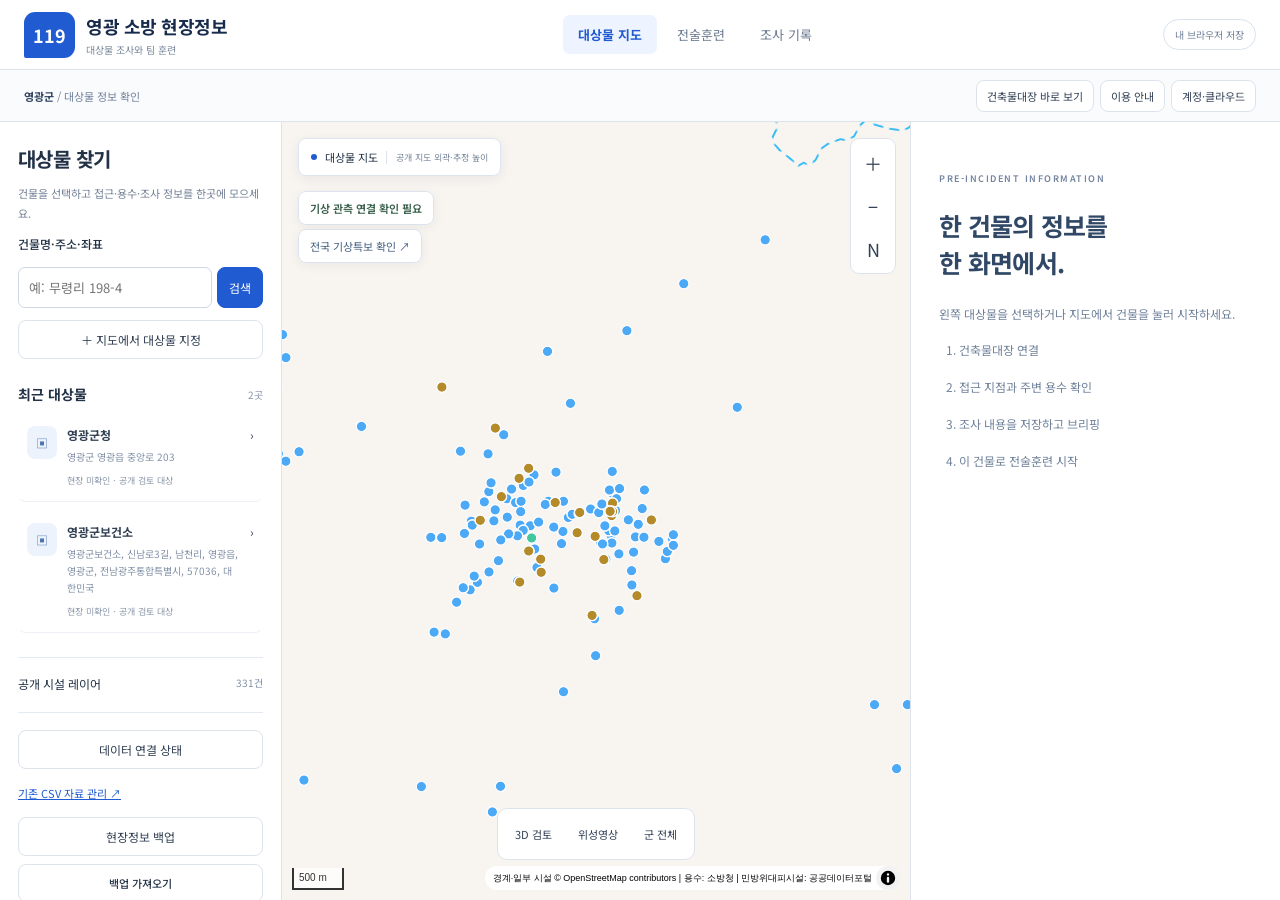
==== index.html @ e5518cd4 "Publish firefighter field information and road route training map" ====
<!doctype html>
<html lang="ko">
  <head>
    <meta charset="UTF-8" />
    <meta name="viewport" content="width=device-width, initial-scale=1.0" />
    <meta name="theme-color" content="#215bd1" />
    <meta name="description" content="영광군의 지형, 건물과 소방시설을 함께 탐색하는 3D 소방재난지도 시제품" />
    <title>영광 소방 현장정보 · 대상물 조사</title>
    <link rel="icon" type="image/svg+xml" href="./favicon.svg" />
    <script type="module" crossorigin src="./assets/main-CXzBHYGD.js"></script>
    <link rel="modulepreload" crossorigin href="./assets/data-CYDDaN-h.js">
    <link rel="modulepreload" crossorigin href="./assets/disaster-data-g6Z6ZCgQ.js">
    <link rel="modulepreload" crossorigin href="./assets/building-register-DDG4Wmw7.js">
    <link rel="modulepreload" crossorigin href="./assets/live-information-MnMMNBpv.js">
    <link rel="modulepreload" crossorigin href="./assets/cloud-records-BWrdzhAX.js">
    <link rel="stylesheet" crossorigin href="./assets/data-DFvSk16B.css">
    <link rel="stylesheet" crossorigin href="./assets/main-DzHveXrP.css">
  </head>
  <body>
    <div id="app"></div>
  </body>
</html>
---- assets/data-DFvSk16B.css ----
.maplibregl-map{font:12px/20px Helvetica Neue,Arial,Helvetica,sans-serif;overflow:hidden;position:relative;-webkit-tap-highlight-color:rgb(0 0 0/0);-webkit-touch-callout:none}.maplibregl-canvas{position:absolute;left:0;top:0}.maplibregl-map:fullscreen{width:100%;height:100%}.maplibregl-ctrl-group button.maplibregl-ctrl-compass{touch-action:none}.maplibregl-canvas-container.maplibregl-interactive,.maplibregl-ctrl-group button.maplibregl-ctrl-compass{cursor:grab;-webkit-user-select:none;-moz-user-select:none;user-select:none}.maplibregl-canvas-container.maplibregl-interactive.maplibregl-track-pointer{cursor:pointer}.maplibregl-canvas-container.maplibregl-interactive:active,.maplibregl-ctrl-group button.maplibregl-ctrl-compass:active{cursor:grabbing}.maplibregl-canvas-container.maplibregl-touch-zoom-rotate,.maplibregl-canvas-container.maplibregl-touch-zoom-rotate .maplibregl-canvas{touch-action:pan-x pan-y}.maplibregl-canvas-container.maplibregl-touch-drag-pan,.maplibregl-canvas-container.maplibregl-touch-drag-pan .maplibregl-canvas{touch-action:pinch-zoom}.maplibregl-canvas-container.maplibregl-touch-zoom-rotate.maplibregl-touch-drag-pan,.maplibregl-canvas-container.maplibregl-touch-zoom-rotate.maplibregl-touch-drag-pan .maplibregl-canvas{touch-action:none}.maplibregl-canvas-container.maplibregl-touch-drag-pan.maplibregl-cooperative-gestures,.maplibregl-canvas-container.maplibregl-touch-drag-pan.maplibregl-cooperative-gestures .maplibregl-canvas{touch-action:pan-x pan-y}.maplibregl-ctrl-bottom-left,.maplibregl-ctrl-bottom-right,.maplibregl-ctrl-top-left,.maplibregl-ctrl-top-right{position:absolute;pointer-events:none;z-index:2}.maplibregl-ctrl-top-left{top:0;left:0}.maplibregl-ctrl-top-right{top:0;right:0}.maplibregl-ctrl-bottom-left{bottom:0;left:0}.maplibregl-ctrl-bottom-right{right:0;bottom:0}.maplibregl-ctrl{clear:both;pointer-events:auto;transform:translate(0)}.maplibregl-ctrl-top-left .maplibregl-ctrl{margin:10px 0 0 10px;float:left}.maplibregl-ctrl-top-right .maplibregl-ctrl{margin:10px 10px 0 0;float:right}.maplibregl-ctrl-bottom-left .maplibregl-ctrl{margin:0 0 10px 10px;float:left}.maplibregl-ctrl-bottom-right .maplibregl-ctrl{margin:0 10px 10px 0;float:right}.maplibregl-ctrl-group{border-radius:4px;background:#fff}.maplibregl-ctrl-group:not(:empty){box-shadow:0 0 0 2px #0000001a}@media(forced-colors:active){.maplibregl-ctrl-group:not(:empty){box-shadow:0 0 0 2px ButtonText}}.maplibregl-ctrl-group button{width:29px;height:29px;display:block;padding:0;outline:none;border:0;box-sizing:border-box;background-color:transparent;cursor:pointer}.maplibregl-ctrl button{-webkit-user-select:none;-moz-user-select:none;user-select:none}.maplibregl-ctrl-group button+button{border-top:1px solid #ddd}.maplibregl-ctrl button .maplibregl-ctrl-icon{display:block;width:100%;height:100%;background-repeat:no-repeat;background-position:50%}@media(forced-colors:active){.maplibregl-ctrl-icon{background-color:transparent}.maplibregl-ctrl-group button+button{border-top:1px solid ButtonText}}.maplibregl-ctrl button::-moz-focus-inner{border:0;padding:0}.maplibregl-ctrl-attrib-button:focus,.maplibregl-ctrl-group button:focus{box-shadow:0 0 2px 2px #0096ff}.maplibregl-ctrl button:disabled{cursor:not-allowed}.maplibregl-ctrl button:disabled .maplibregl-ctrl-icon{opacity:.25}@media(hover:hover){.maplibregl-ctrl button:not(:disabled):hover{background-color:#0000000d}}.maplibregl-ctrl button:not(:disabled):active{background-color:#0000000d}.maplibregl-ctrl-group button:focus:focus-visible{box-shadow:0 0 2px 2px #0096ff}.maplibregl-ctrl-group button:focus:not(:focus-visible){box-shadow:none}.maplibregl-ctrl-group button:focus:first-child{border-radius:4px 4px 0 0}.maplibregl-ctrl-group button:focus:last-child{border-radius:0 0 4px 4px}.maplibregl-ctrl-group button:focus:only-child{border-radius:inherit}.maplibregl-ctrl button.maplibregl-ctrl-zoom-out .maplibregl-ctrl-icon{background-image:url(data:image/svg+xml;charset=utf-8,%3Csvg%20xmlns%3D%22http%3A%2F%2Fwww.w3.org%2F2000%2Fsvg%22%20width%3D%2229%22%20height%3D%2229%22%20fill%3D%22%23333%22%20viewBox%3D%220%200%2029%2029%22%3E%3Cpath%20d%3D%22M10%2013c-.75%200-1.5.75-1.5%201.5S9.25%2016%2010%2016h9c.75%200%201.5-.75%201.5-1.5S19.75%2013%2019%2013z%22%2F%3E%3C%2Fsvg%3E)}.maplibregl-ctrl button.maplibregl-ctrl-zoom-in .maplibregl-ctrl-icon{background-image:url(data:image/svg+xml;charset=utf-8,%3Csvg%20xmlns%3D%22http%3A%2F%2Fwww.w3.org%2F2000%2Fsvg%22%20width%3D%2229%22%20height%3D%2229%22%20fill%3D%22%23333%22%20viewBox%3D%220%200%2029%2029%22%3E%3Cpath%20d%3D%22M14.5%208.5c-.75%200-1.5.75-1.5%201.5v3h-3c-.75%200-1.5.75-1.5%201.5S9.25%2016%2010%2016h3v3c0%20.75.75%201.5%201.5%201.5S16%2019.75%2016%2019v-3h3c.75%200%201.5-.75%201.5-1.5S19.75%2013%2019%2013h-3v-3c0-.75-.75-1.5-1.5-1.5%22%2F%3E%3C%2Fsvg%3E)}@media(forced-colors:active){.maplibregl-ctrl button.maplibregl-ctrl-zoom-out .maplibregl-ctrl-icon{background-image:url(data:image/svg+xml;charset=utf-8,%3Csvg%20xmlns%3D%22http%3A%2F%2Fwww.w3.org%2F2000%2Fsvg%22%20width%3D%2229%22%20height%3D%2229%22%20fill%3D%22%23fff%22%20viewBox%3D%220%200%2029%2029%22%3E%3Cpath%20d%3D%22M10%2013c-.75%200-1.5.75-1.5%201.5S9.25%2016%2010%2016h9c.75%200%201.5-.75%201.5-1.5S19.75%2013%2019%2013z%22%2F%3E%3C%2Fsvg%3E)}.maplibregl-ctrl button.maplibregl-ctrl-zoom-in .maplibregl-ctrl-icon{background-image:url(data:image/svg+xml;charset=utf-8,%3Csvg%20xmlns%3D%22http%3A%2F%2Fwww.w3.org%2F2000%2Fsvg%22%20width%3D%2229%22%20height%3D%2229%22%20fill%3D%22%23fff%22%20viewBox%3D%220%200%2029%2029%22%3E%3Cpath%20d%3D%22M14.5%208.5c-.75%200-1.5.75-1.5%201.5v3h-3c-.75%200-1.5.75-1.5%201.5S9.25%2016%2010%2016h3v3c0%20.75.75%201.5%201.5%201.5S16%2019.75%2016%2019v-3h3c.75%200%201.5-.75%201.5-1.5S19.75%2013%2019%2013h-3v-3c0-.75-.75-1.5-1.5-1.5%22%2F%3E%3C%2Fsvg%3E)}}@media(forced-colors:active)and (prefers-color-scheme:light){.maplibregl-ctrl button.maplibregl-ctrl-zoom-out .maplibregl-ctrl-icon{background-image:url(data:image/svg+xml;charset=utf-8,%3Csvg%20xmlns%3D%22http%3A%2F%2Fwww.w3.org%2F2000%2Fsvg%22%20width%3D%2229%22%20height%3D%2229%22%20viewBox%3D%220%200%2029%2029%22%3E%3Cpath%20d%3D%22M10%2013c-.75%200-1.5.75-1.5%201.5S9.25%2016%2010%2016h9c.75%200%201.5-.75%201.5-1.5S19.75%2013%2019%2013z%22%2F%3E%3C%2Fsvg%3E)}.maplibregl-ctrl button.maplibregl-ctrl-zoom-in .maplibregl-ctrl-icon{background-image:url(data:image/svg+xml;charset=utf-8,%3Csvg%20xmlns%3D%22http%3A%2F%2Fwww.w3.org%2F2000%2Fsvg%22%20width%3D%2229%22%20height%3D%2229%22%20viewBox%3D%220%200%2029%2029%22%3E%3Cpath%20d%3D%22M14.5%208.5c-.75%200-1.5.75-1.5%201.5v3h-3c-.75%200-1.5.75-1.5%201.5S9.25%2016%2010%2016h3v3c0%20.75.75%201.5%201.5%201.5S16%2019.75%2016%2019v-3h3c.75%200%201.5-.75%201.5-1.5S19.75%2013%2019%2013h-3v-3c0-.75-.75-1.5-1.5-1.5%22%2F%3E%3C%2Fsvg%3E)}}.maplibregl-ctrl button.maplibregl-ctrl-fullscreen .maplibregl-ctrl-icon{background-image:url(data:image/svg+xml;charset=utf-8,%3Csvg%20xmlns%3D%22http%3A%2F%2Fwww.w3.org%2F2000%2Fsvg%22%20width%3D%2229%22%20height%3D%2229%22%20fill%3D%22%23333%22%20viewBox%3D%220%200%2029%2029%22%3E%3Cpath%20d%3D%22M24%2016v5.5c0%201.75-.75%202.5-2.5%202.5H16v-1l3-1.5-4-5.5%201-1%205.5%204%201.5-3zM6%2016l1.5%203%205.5-4%201%201-4%205.5%203%201.5v1H7.5C5.75%2024%205%2023.25%205%2021.5V16zm7-11v1l-3%201.5%204%205.5-1%201-5.5-4L6%2013H5V7.5C5%205.75%205.75%205%207.5%205zm11%202.5c0-1.75-.75-2.5-2.5-2.5H16v1l3%201.5-4%205.5%201%201%205.5-4%201.5%203h1z%22%2F%3E%3C%2Fsvg%3E)}.maplibregl-ctrl button.maplibregl-ctrl-shrink .maplibregl-ctrl-icon{background-image:url(data:image/svg+xml;charset=utf-8,%3Csvg%20xmlns%3D%22http%3A%2F%2Fwww.w3.org%2F2000%2Fsvg%22%20width%3D%2229%22%20height%3D%2229%22%20viewBox%3D%220%200%2029%2029%22%3E%3Cpath%20d%3D%22M18.5%2016c-1.75%200-2.5.75-2.5%202.5V24h1l1.5-3%205.5%204%201-1-4-5.5%203-1.5v-1zM13%2018.5c0-1.75-.75-2.5-2.5-2.5H5v1l3%201.5L4%2024l1%201%205.5-4%201.5%203h1zm3-8c0%201.75.75%202.5%202.5%202.5H24v-1l-3-1.5L25%205l-1-1-5.5%204L17%205h-1zM10.5%2013c1.75%200%202.5-.75%202.5-2.5V5h-1l-1.5%203L5%204%204%205l4%205.5L5%2012v1z%22%2F%3E%3C%2Fsvg%3E)}@media(forced-colors:active){.maplibregl-ctrl button.maplibregl-ctrl-fullscreen .maplibregl-ctrl-icon{background-image:url(data:image/svg+xml;charset=utf-8,%3Csvg%20xmlns%3D%22http%3A%2F%2Fwww.w3.org%2F2000%2Fsvg%22%20width%3D%2229%22%20height%3D%2229%22%20fill%3D%22%23fff%22%20viewBox%3D%220%200%2029%2029%22%3E%3Cpath%20d%3D%22M24%2016v5.5c0%201.75-.75%202.5-2.5%202.5H16v-1l3-1.5-4-5.5%201-1%205.5%204%201.5-3zM6%2016l1.5%203%205.5-4%201%201-4%205.5%203%201.5v1H7.5C5.75%2024%205%2023.25%205%2021.5V16zm7-11v1l-3%201.5%204%205.5-1%201-5.5-4L6%2013H5V7.5C5%205.75%205.75%205%207.5%205zm11%202.5c0-1.75-.75-2.5-2.5-2.5H16v1l3%201.5-4%205.5%201%201%205.5-4%201.5%203h1z%22%2F%3E%3C%2Fsvg%3E)}.maplibregl-ctrl button.maplibregl-ctrl-shrink .maplibregl-ctrl-icon{background-image:url(data:image/svg+xml;charset=utf-8,%3Csvg%20xmlns%3D%22http%3A%2F%2Fwww.w3.org%2F2000%2Fsvg%22%20width%3D%2229%22%20height%3D%2229%22%20fill%3D%22%23fff%22%20viewBox%3D%220%200%2029%2029%22%3E%3Cpath%20d%3D%22M18.5%2016c-1.75%200-2.5.75-2.5%202.5V24h1l1.5-3%205.5%204%201-1-4-5.5%203-1.5v-1zM13%2018.5c0-1.75-.75-2.5-2.5-2.5H5v1l3%201.5L4%2024l1%201%205.5-4%201.5%203h1zm3-8c0%201.75.75%202.5%202.5%202.5H24v-1l-3-1.5L25%205l-1-1-5.5%204L17%205h-1zM10.5%2013c1.75%200%202.5-.75%202.5-2.5V5h-1l-1.5%203L5%204%204%205l4%205.5L5%2012v1z%22%2F%3E%3C%2Fsvg%3E)}}@media(forced-colors:active)and (prefers-color-scheme:light){.maplibregl-ctrl button.maplibregl-ctrl-fullscreen .maplibregl-ctrl-icon{background-image:url(data:image/svg+xml;charset=utf-8,%3Csvg%20xmlns%3D%22http%3A%2F%2Fwww.w3.org%2F2000%2Fsvg%22%20width%3D%2229%22%20height%3D%2229%22%20viewBox%3D%220%200%2029%2029%22%3E%3Cpath%20d%3D%22M24%2016v5.5c0%201.75-.75%202.5-2.5%202.5H16v-1l3-1.5-4-5.5%201-1%205.5%204%201.5-3zM6%2016l1.5%203%205.5-4%201%201-4%205.5%203%201.5v1H7.5C5.75%2024%205%2023.25%205%2021.5V16zm7-11v1l-3%201.5%204%205.5-1%201-5.5-4L6%2013H5V7.5C5%205.75%205.75%205%207.5%205zm11%202.5c0-1.75-.75-2.5-2.5-2.5H16v1l3%201.5-4%205.5%201%201%205.5-4%201.5%203h1z%22%2F%3E%3C%2Fsvg%3E)}.maplibregl-ctrl button.maplibregl-ctrl-shrink .maplibregl-ctrl-icon{background-image:url(data:image/svg+xml;charset=utf-8,%3Csvg%20xmlns%3D%22http%3A%2F%2Fwww.w3.org%2F2000%2Fsvg%22%20width%3D%2229%22%20height%3D%2229%22%20viewBox%3D%220%200%2029%2029%22%3E%3Cpath%20d%3D%22M18.5%2016c-1.75%200-2.5.75-2.5%202.5V24h1l1.5-3%205.5%204%201-1-4-5.5%203-1.5v-1zM13%2018.5c0-1.75-.75-2.5-2.5-2.5H5v1l3%201.5L4%2024l1%201%205.5-4%201.5%203h1zm3-8c0%201.75.75%202.5%202.5%202.5H24v-1l-3-1.5L25%205l-1-1-5.5%204L17%205h-1zM10.5%2013c1.75%200%202.5-.75%202.5-2.5V5h-1l-1.5%203L5%204%204%205l4%205.5L5%2012v1z%22%2F%3E%3C%2Fsvg%3E)}}.maplibregl-ctrl button.maplibregl-ctrl-compass .maplibregl-ctrl-icon{background-image:url(data:image/svg+xml;charset=utf-8,%3Csvg%20xmlns%3D%22http%3A%2F%2Fwww.w3.org%2F2000%2Fsvg%22%20width%3D%2229%22%20height%3D%2229%22%20fill%3D%22%23333%22%20viewBox%3D%220%200%2029%2029%22%3E%3Cpath%20d%3D%22m10.5%2014%204-8%204%208z%22%2F%3E%3Cpath%20fill%3D%22%23ccc%22%20d%3D%22m10.5%2016%204%208%204-8z%22%2F%3E%3C%2Fsvg%3E)}@media(forced-colors:active){.maplibregl-ctrl button.maplibregl-ctrl-compass .maplibregl-ctrl-icon{background-image:url(data:image/svg+xml;charset=utf-8,%3Csvg%20xmlns%3D%22http%3A%2F%2Fwww.w3.org%2F2000%2Fsvg%22%20width%3D%2229%22%20height%3D%2229%22%20fill%3D%22%23fff%22%20viewBox%3D%220%200%2029%2029%22%3E%3Cpath%20d%3D%22m10.5%2014%204-8%204%208z%22%2F%3E%3Cpath%20fill%3D%22%23ccc%22%20d%3D%22m10.5%2016%204%208%204-8z%22%2F%3E%3C%2Fsvg%3E)}}@media(forced-colors:active)and (prefers-color-scheme:light){.maplibregl-ctrl button.maplibregl-ctrl-compass .maplibregl-ctrl-icon{background-image:url(data:image/svg+xml;charset=utf-8,%3Csvg%20xmlns%3D%22http%3A%2F%2Fwww.w3.org%2F2000%2Fsvg%22%20width%3D%2229%22%20height%3D%2229%22%20viewBox%3D%220%200%2029%2029%22%3E%3Cpath%20d%3D%22m10.5%2014%204-8%204%208z%22%2F%3E%3Cpath%20fill%3D%22%23ccc%22%20d%3D%22m10.5%2016%204%208%204-8z%22%2F%3E%3C%2Fsvg%3E)}}.maplibregl-ctrl button.maplibregl-ctrl-globe .maplibregl-ctrl-icon{background-image:url(data:image/svg+xml;charset=utf-8,%3Csvg%20xmlns%3D%22http%3A%2F%2Fwww.w3.org%2F2000%2Fsvg%22%20width%3D%2222%22%20height%3D%2222%22%20fill%3D%22none%22%20stroke%3D%22%23333%22%20viewBox%3D%220%200%2022%2022%22%3E%3Ccircle%20cx%3D%2211%22%20cy%3D%2211%22%20r%3D%228.5%22%2F%3E%3Cpath%20d%3D%22M17.5%2011c0%204.819-3.02%208.5-6.5%208.5S4.5%2015.819%204.5%2011%207.52%202.5%2011%202.5s6.5%203.681%206.5%208.5Z%22%2F%3E%3Cpath%20d%3D%22M13.5%2011c0%202.447-.331%204.64-.853%206.206-.262.785-.562%201.384-.872%201.777-.314.399-.58.517-.775.517s-.461-.118-.775-.517c-.31-.393-.61-.992-.872-1.777C8.831%2015.64%208.5%2013.446%208.5%2011s.331-4.64.853-6.206c.262-.785.562-1.384.872-1.777.314-.399.58-.517.775-.517s.461.118.775.517c.31.393.61.992.872%201.777.522%201.565.853%203.76.853%206.206Z%22%2F%3E%3Cpath%20d%3D%22M11%207.5c-1.909%200-3.622-.166-4.845-.428-.616-.132-1.08-.283-1.379-.434a1.3%201.3%200%200%201-.224-.138q.07-.058.224-.138c.299-.151.763-.302%201.379-.434C7.378%205.666%209.091%205.5%2011%205.5s3.622.166%204.845.428c.616.132%201.08.283%201.379.434.105.053.177.1.224.138q-.07.058-.224.138c-.299.151-.763.302-1.379.434-1.223.262-2.936.428-4.845.428Zm0%209c-1.909%200-3.622-.166-4.845-.428-.616-.132-1.08-.283-1.379-.434a1.3%201.3%200%200%201-.224-.138%201.3%201.3%200%200%201%20.224-.138c.299-.151.763-.302%201.379-.434C7.378%2014.666%209.091%2014.5%2011%2014.5s3.622.166%204.845.428c.616.132%201.08.283%201.379.434.105.053.177.1.224.138a1.3%201.3%200%200%201-.224.138c-.299.151-.763.302-1.379.434-1.223.262-2.936.428-4.845.428Zm0-4c-2.46%200-4.672-.222-6.255-.574-.796-.177-1.406-.38-1.805-.59a1.5%201.5%200%200%201-.39-.272.3.3%200%200%201-.047-.064.3.3%200%200%201%20.048-.064c.066-.073.189-.167.389-.272.399-.21%201.009-.413%201.805-.59C6.328%209.722%208.54%209.5%2011%209.5s4.672.222%206.256.574c.795.177%201.405.38%201.804.59.2.105.323.2.39.272a.3.3%200%200%201%20.047.064.3.3%200%200%201-.048.064%201.4%201.4%200%200%201-.389.272c-.399.21-1.009.413-1.804.59-1.584.352-3.796.574-6.256.574Zm-8.501-1.51v.002zm0%20.018v.002zm17.002.002v-.002zm0-.018v-.002z%22%2F%3E%3C%2Fsvg%3E)}.maplibregl-ctrl button.maplibregl-ctrl-globe-enabled .maplibregl-ctrl-icon{background-image:url(data:image/svg+xml;charset=utf-8,%3Csvg%20xmlns%3D%22http%3A%2F%2Fwww.w3.org%2F2000%2Fsvg%22%20width%3D%2222%22%20height%3D%2222%22%20fill%3D%22none%22%20stroke%3D%22%2333b5e5%22%20viewBox%3D%220%200%2022%2022%22%3E%3Ccircle%20cx%3D%2211%22%20cy%3D%2211%22%20r%3D%228.5%22%2F%3E%3Cpath%20d%3D%22M17.5%2011c0%204.819-3.02%208.5-6.5%208.5S4.5%2015.819%204.5%2011%207.52%202.5%2011%202.5s6.5%203.681%206.5%208.5Z%22%2F%3E%3Cpath%20d%3D%22M13.5%2011c0%202.447-.331%204.64-.853%206.206-.262.785-.562%201.384-.872%201.777-.314.399-.58.517-.775.517s-.461-.118-.775-.517c-.31-.393-.61-.992-.872-1.777C8.831%2015.64%208.5%2013.446%208.5%2011s.331-4.64.853-6.206c.262-.785.562-1.384.872-1.777.314-.399.58-.517.775-.517s.461.118.775.517c.31.393.61.992.872%201.777.522%201.565.853%203.76.853%206.206Z%22%2F%3E%3Cpath%20d%3D%22M11%207.5c-1.909%200-3.622-.166-4.845-.428-.616-.132-1.08-.283-1.379-.434a1.3%201.3%200%200%201-.224-.138q.07-.058.224-.138c.299-.151.763-.302%201.379-.434C7.378%205.666%209.091%205.5%2011%205.5s3.622.166%204.845.428c.616.132%201.08.283%201.379.434.105.053.177.1.224.138q-.07.058-.224.138c-.299.151-.763.302-1.379.434-1.223.262-2.936.428-4.845.428Zm0%209c-1.909%200-3.622-.166-4.845-.428-.616-.132-1.08-.283-1.379-.434a1.3%201.3%200%200%201-.224-.138%201.3%201.3%200%200%201%20.224-.138c.299-.151.763-.302%201.379-.434C7.378%2014.666%209.091%2014.5%2011%2014.5s3.622.166%204.845.428c.616.132%201.08.283%201.379.434.105.053.177.1.224.138a1.3%201.3%200%200%201-.224.138c-.299.151-.763.302-1.379.434-1.223.262-2.936.428-4.845.428Zm0-4c-2.46%200-4.672-.222-6.255-.574-.796-.177-1.406-.38-1.805-.59a1.5%201.5%200%200%201-.39-.272.3.3%200%200%201-.047-.064.3.3%200%200%201%20.048-.064c.066-.073.189-.167.389-.272.399-.21%201.009-.413%201.805-.59C6.328%209.722%208.54%209.5%2011%209.5s4.672.222%206.256.574c.795.177%201.405.38%201.804.59.2.105.323.2.39.272a.3.3%200%200%201%20.047.064.3.3%200%200%201-.048.064%201.4%201.4%200%200%201-.389.272c-.399.21-1.009.413-1.804.59-1.584.352-3.796.574-6.256.574Zm-8.501-1.51v.002zm0%20.018v.002zm17.002.002v-.002zm0-.018v-.002z%22%2F%3E%3C%2Fsvg%3E)}.maplibregl-ctrl button.maplibregl-ctrl-terrain .maplibregl-ctrl-icon{background-image:url(data:image/svg+xml;charset=utf-8,%3Csvg%20xmlns%3D%22http%3A%2F%2Fwww.w3.org%2F2000%2Fsvg%22%20width%3D%2222%22%20height%3D%2222%22%20fill%3D%22%23333%22%20viewBox%3D%220%200%2022%2022%22%3E%3Cpath%20d%3D%22m1.754%2013.406%204.453-4.851%203.09%203.09%203.281%203.277.969-.969-3.309-3.312%203.844-4.121%206.148%206.886h1.082v-.855l-7.207-8.07-4.84%205.187L6.169%206.57l-5.48%205.965v.871ZM.688%2016.844h20.625v1.375H.688Zm0%200%22%2F%3E%3C%2Fsvg%3E)}.maplibregl-ctrl button.maplibregl-ctrl-terrain-enabled .maplibregl-ctrl-icon{background-image:url(data:image/svg+xml;charset=utf-8,%3Csvg%20xmlns%3D%22http%3A%2F%2Fwww.w3.org%2F2000%2Fsvg%22%20width%3D%2222%22%20height%3D%2222%22%20fill%3D%22%2333b5e5%22%20viewBox%3D%220%200%2022%2022%22%3E%3Cpath%20d%3D%22m1.754%2013.406%204.453-4.851%203.09%203.09%203.281%203.277.969-.969-3.309-3.312%203.844-4.121%206.148%206.886h1.082v-.855l-7.207-8.07-4.84%205.187L6.169%206.57l-5.48%205.965v.871ZM.688%2016.844h20.625v1.375H.688Zm0%200%22%2F%3E%3C%2Fsvg%3E)}.maplibregl-ctrl button.maplibregl-ctrl-geolocate .maplibregl-ctrl-icon{background-image:url(data:image/svg+xml;charset=utf-8,%3Csvg%20xmlns%3D%22http%3A%2F%2Fwww.w3.org%2F2000%2Fsvg%22%20width%3D%2229%22%20height%3D%2229%22%20fill%3D%22%23333%22%20viewBox%3D%220%200%2020%2020%22%3E%3Cpath%20d%3D%22M10%204C9%204%209%205%209%205v.1A5%205%200%200%200%205.1%209H5s-1%200-1%201%201%201%201%201h.1A5%205%200%200%200%209%2014.9v.1s0%201%201%201%201-1%201-1v-.1a5%205%200%200%200%203.9-3.9h.1s1%200%201-1-1-1-1-1h-.1A5%205%200%200%200%2011%205.1V5s0-1-1-1m0%202.5a3.5%203.5%200%201%201%200%207%203.5%203.5%200%201%201%200-7%22%2F%3E%3Ccircle%20cx%3D%2210%22%20cy%3D%2210%22%20r%3D%222%22%2F%3E%3C%2Fsvg%3E)}.maplibregl-ctrl button.maplibregl-ctrl-geolocate:disabled .maplibregl-ctrl-icon{background-image:url(data:image/svg+xml;charset=utf-8,%3Csvg%20xmlns%3D%22http%3A%2F%2Fwww.w3.org%2F2000%2Fsvg%22%20width%3D%2229%22%20height%3D%2229%22%20fill%3D%22%23aaa%22%20viewBox%3D%220%200%2020%2020%22%3E%3Cpath%20d%3D%22M10%204C9%204%209%205%209%205v.1A5%205%200%200%200%205.1%209H5s-1%200-1%201%201%201%201%201h.1A5%205%200%200%200%209%2014.9v.1s0%201%201%201%201-1%201-1v-.1a5%205%200%200%200%203.9-3.9h.1s1%200%201-1-1-1-1-1h-.1A5%205%200%200%200%2011%205.1V5s0-1-1-1m0%202.5a3.5%203.5%200%201%201%200%207%203.5%203.5%200%201%201%200-7%22%2F%3E%3Ccircle%20cx%3D%2210%22%20cy%3D%2210%22%20r%3D%222%22%2F%3E%3Cpath%20fill%3D%22red%22%20d%3D%22m14%205%201%201-9%209-1-1z%22%2F%3E%3C%2Fsvg%3E)}.maplibregl-ctrl button.maplibregl-ctrl-geolocate.maplibregl-ctrl-geolocate-active .maplibregl-ctrl-icon{background-image:url(data:image/svg+xml;charset=utf-8,%3Csvg%20xmlns%3D%22http%3A%2F%2Fwww.w3.org%2F2000%2Fsvg%22%20width%3D%2229%22%20height%3D%2229%22%20fill%3D%22%2333b5e5%22%20viewBox%3D%220%200%2020%2020%22%3E%3Cpath%20d%3D%22M10%204C9%204%209%205%209%205v.1A5%205%200%200%200%205.1%209H5s-1%200-1%201%201%201%201%201h.1A5%205%200%200%200%209%2014.9v.1s0%201%201%201%201-1%201-1v-.1a5%205%200%200%200%203.9-3.9h.1s1%200%201-1-1-1-1-1h-.1A5%205%200%200%200%2011%205.1V5s0-1-1-1m0%202.5a3.5%203.5%200%201%201%200%207%203.5%203.5%200%201%201%200-7%22%2F%3E%3Ccircle%20cx%3D%2210%22%20cy%3D%2210%22%20r%3D%222%22%2F%3E%3C%2Fsvg%3E)}.maplibregl-ctrl button.maplibregl-ctrl-geolocate.maplibregl-ctrl-geolocate-active-error .maplibregl-ctrl-icon{background-image:url(data:image/svg+xml;charset=utf-8,%3Csvg%20xmlns%3D%22http%3A%2F%2Fwww.w3.org%2F2000%2Fsvg%22%20width%3D%2229%22%20height%3D%2229%22%20fill%3D%22%23e58978%22%20viewBox%3D%220%200%2020%2020%22%3E%3Cpath%20d%3D%22M10%204C9%204%209%205%209%205v.1A5%205%200%200%200%205.1%209H5s-1%200-1%201%201%201%201%201h.1A5%205%200%200%200%209%2014.9v.1s0%201%201%201%201-1%201-1v-.1a5%205%200%200%200%203.9-3.9h.1s1%200%201-1-1-1-1-1h-.1A5%205%200%200%200%2011%205.1V5s0-1-1-1m0%202.5a3.5%203.5%200%201%201%200%207%203.5%203.5%200%201%201%200-7%22%2F%3E%3Ccircle%20cx%3D%2210%22%20cy%3D%2210%22%20r%3D%222%22%2F%3E%3C%2Fsvg%3E)}.maplibregl-ctrl button.maplibregl-ctrl-geolocate.maplibregl-ctrl-geolocate-background .maplibregl-ctrl-icon{background-image:url(data:image/svg+xml;charset=utf-8,%3Csvg%20xmlns%3D%22http%3A%2F%2Fwww.w3.org%2F2000%2Fsvg%22%20width%3D%2229%22%20height%3D%2229%22%20fill%3D%22%2333b5e5%22%20viewBox%3D%220%200%2020%2020%22%3E%3Cpath%20d%3D%22M10%204C9%204%209%205%209%205v.1A5%205%200%200%200%205.1%209H5s-1%200-1%201%201%201%201%201h.1A5%205%200%200%200%209%2014.9v.1s0%201%201%201%201-1%201-1v-.1a5%205%200%200%200%203.9-3.9h.1s1%200%201-1-1-1-1-1h-.1A5%205%200%200%200%2011%205.1V5s0-1-1-1m0%202.5a3.5%203.5%200%201%201%200%207%203.5%203.5%200%201%201%200-7%22%2F%3E%3C%2Fsvg%3E)}.maplibregl-ctrl button.maplibregl-ctrl-geolocate.maplibregl-ctrl-geolocate-background-error .maplibregl-ctrl-icon{background-image:url(data:image/svg+xml;charset=utf-8,%3Csvg%20xmlns%3D%22http%3A%2F%2Fwww.w3.org%2F2000%2Fsvg%22%20width%3D%2229%22%20height%3D%2229%22%20fill%3D%22%23e54e33%22%20viewBox%3D%220%200%2020%2020%22%3E%3Cpath%20d%3D%22M10%204C9%204%209%205%209%205v.1A5%205%200%200%200%205.1%209H5s-1%200-1%201%201%201%201%201h.1A5%205%200%200%200%209%2014.9v.1s0%201%201%201%201-1%201-1v-.1a5%205%200%200%200%203.9-3.9h.1s1%200%201-1-1-1-1-1h-.1A5%205%200%200%200%2011%205.1V5s0-1-1-1m0%202.5a3.5%203.5%200%201%201%200%207%203.5%203.5%200%201%201%200-7%22%2F%3E%3C%2Fsvg%3E)}.maplibregl-ctrl button.maplibregl-ctrl-geolocate.maplibregl-ctrl-geolocate-waiting .maplibregl-ctrl-icon{animation:maplibregl-spin 2s linear infinite}@media(forced-colors:active){.maplibregl-ctrl button.maplibregl-ctrl-geolocate .maplibregl-ctrl-icon{background-image:url(data:image/svg+xml;charset=utf-8,%3Csvg%20xmlns%3D%22http%3A%2F%2Fwww.w3.org%2F2000%2Fsvg%22%20width%3D%2229%22%20height%3D%2229%22%20fill%3D%22%23fff%22%20viewBox%3D%220%200%2020%2020%22%3E%3Cpath%20d%3D%22M10%204C9%204%209%205%209%205v.1A5%205%200%200%200%205.1%209H5s-1%200-1%201%201%201%201%201h.1A5%205%200%200%200%209%2014.9v.1s0%201%201%201%201-1%201-1v-.1a5%205%200%200%200%203.9-3.9h.1s1%200%201-1-1-1-1-1h-.1A5%205%200%200%200%2011%205.1V5s0-1-1-1m0%202.5a3.5%203.5%200%201%201%200%207%203.5%203.5%200%201%201%200-7%22%2F%3E%3Ccircle%20cx%3D%2210%22%20cy%3D%2210%22%20r%3D%222%22%2F%3E%3C%2Fsvg%3E)}.maplibregl-ctrl button.maplibregl-ctrl-geolocate:disabled .maplibregl-ctrl-icon{background-image:url(data:image/svg+xml;charset=utf-8,%3Csvg%20xmlns%3D%22http%3A%2F%2Fwww.w3.org%2F2000%2Fsvg%22%20width%3D%2229%22%20height%3D%2229%22%20fill%3D%22%23999%22%20viewBox%3D%220%200%2020%2020%22%3E%3Cpath%20d%3D%22M10%204C9%204%209%205%209%205v.1A5%205%200%200%200%205.1%209H5s-1%200-1%201%201%201%201%201h.1A5%205%200%200%200%209%2014.9v.1s0%201%201%201%201-1%201-1v-.1a5%205%200%200%200%203.9-3.9h.1s1%200%201-1-1-1-1-1h-.1A5%205%200%200%200%2011%205.1V5s0-1-1-1m0%202.5a3.5%203.5%200%201%201%200%207%203.5%203.5%200%201%201%200-7%22%2F%3E%3Ccircle%20cx%3D%2210%22%20cy%3D%2210%22%20r%3D%222%22%2F%3E%3Cpath%20fill%3D%22red%22%20d%3D%22m14%205%201%201-9%209-1-1z%22%2F%3E%3C%2Fsvg%3E)}.maplibregl-ctrl button.maplibregl-ctrl-geolocate.maplibregl-ctrl-geolocate-active .maplibregl-ctrl-icon{background-image:url(data:image/svg+xml;charset=utf-8,%3Csvg%20xmlns%3D%22http%3A%2F%2Fwww.w3.org%2F2000%2Fsvg%22%20width%3D%2229%22%20height%3D%2229%22%20fill%3D%22%2333b5e5%22%20viewBox%3D%220%200%2020%2020%22%3E%3Cpath%20d%3D%22M10%204C9%204%209%205%209%205v.1A5%205%200%200%200%205.1%209H5s-1%200-1%201%201%201%201%201h.1A5%205%200%200%200%209%2014.9v.1s0%201%201%201%201-1%201-1v-.1a5%205%200%200%200%203.9-3.9h.1s1%200%201-1-1-1-1-1h-.1A5%205%200%200%200%2011%205.1V5s0-1-1-1m0%202.5a3.5%203.5%200%201%201%200%207%203.5%203.5%200%201%201%200-7%22%2F%3E%3Ccircle%20cx%3D%2210%22%20cy%3D%2210%22%20r%3D%222%22%2F%3E%3C%2Fsvg%3E)}.maplibregl-ctrl button.maplibregl-ctrl-geolocate.maplibregl-ctrl-geolocate-active-error .maplibregl-ctrl-icon{background-image:url(data:image/svg+xml;charset=utf-8,%3Csvg%20xmlns%3D%22http%3A%2F%2Fwww.w3.org%2F2000%2Fsvg%22%20width%3D%2229%22%20height%3D%2229%22%20fill%3D%22%23e58978%22%20viewBox%3D%220%200%2020%2020%22%3E%3Cpath%20d%3D%22M10%204C9%204%209%205%209%205v.1A5%205%200%200%200%205.1%209H5s-1%200-1%201%201%201%201%201h.1A5%205%200%200%200%209%2014.9v.1s0%201%201%201%201-1%201-1v-.1a5%205%200%200%200%203.9-3.9h.1s1%200%201-1-1-1-1-1h-.1A5%205%200%200%200%2011%205.1V5s0-1-1-1m0%202.5a3.5%203.5%200%201%201%200%207%203.5%203.5%200%201%201%200-7%22%2F%3E%3Ccircle%20cx%3D%2210%22%20cy%3D%2210%22%20r%3D%222%22%2F%3E%3C%2Fsvg%3E)}.maplibregl-ctrl button.maplibregl-ctrl-geolocate.maplibregl-ctrl-geolocate-background .maplibregl-ctrl-icon{background-image:url(data:image/svg+xml;charset=utf-8,%3Csvg%20xmlns%3D%22http%3A%2F%2Fwww.w3.org%2F2000%2Fsvg%22%20width%3D%2229%22%20height%3D%2229%22%20fill%3D%22%2333b5e5%22%20viewBox%3D%220%200%2020%2020%22%3E%3Cpath%20d%3D%22M10%204C9%204%209%205%209%205v.1A5%205%200%200%200%205.1%209H5s-1%200-1%201%201%201%201%201h.1A5%205%200%200%200%209%2014.9v.1s0%201%201%201%201-1%201-1v-.1a5%205%200%200%200%203.9-3.9h.1s1%200%201-1-1-1-1-1h-.1A5%205%200%200%200%2011%205.1V5s0-1-1-1m0%202.5a3.5%203.5%200%201%201%200%207%203.5%203.5%200%201%201%200-7%22%2F%3E%3C%2Fsvg%3E)}.maplibregl-ctrl button.maplibregl-ctrl-geolocate.maplibregl-ctrl-geolocate-background-error .maplibregl-ctrl-icon{background-image:url(data:image/svg+xml;charset=utf-8,%3Csvg%20xmlns%3D%22http%3A%2F%2Fwww.w3.org%2F2000%2Fsvg%22%20width%3D%2229%22%20height%3D%2229%22%20fill%3D%22%23e54e33%22%20viewBox%3D%220%200%2020%2020%22%3E%3Cpath%20d%3D%22M10%204C9%204%209%205%209%205v.1A5%205%200%200%200%205.1%209H5s-1%200-1%201%201%201%201%201h.1A5%205%200%200%200%209%2014.9v.1s0%201%201%201%201-1%201-1v-.1a5%205%200%200%200%203.9-3.9h.1s1%200%201-1-1-1-1-1h-.1A5%205%200%200%200%2011%205.1V5s0-1-1-1m0%202.5a3.5%203.5%200%201%201%200%207%203.5%203.5%200%201%201%200-7%22%2F%3E%3C%2Fsvg%3E)}}@media(forced-colors:active)and (prefers-color-scheme:light){.maplibregl-ctrl button.maplibregl-ctrl-geolocate .maplibregl-ctrl-icon{background-image:url(data:image/svg+xml;charset=utf-8,%3Csvg%20xmlns%3D%22http%3A%2F%2Fwww.w3.org%2F2000%2Fsvg%22%20width%3D%2229%22%20height%3D%2229%22%20viewBox%3D%220%200%2020%2020%22%3E%3Cpath%20d%3D%22M10%204C9%204%209%205%209%205v.1A5%205%200%200%200%205.1%209H5s-1%200-1%201%201%201%201%201h.1A5%205%200%200%200%209%2014.9v.1s0%201%201%201%201-1%201-1v-.1a5%205%200%200%200%203.9-3.9h.1s1%200%201-1-1-1-1-1h-.1A5%205%200%200%200%2011%205.1V5s0-1-1-1m0%202.5a3.5%203.5%200%201%201%200%207%203.5%203.5%200%201%201%200-7%22%2F%3E%3Ccircle%20cx%3D%2210%22%20cy%3D%2210%22%20r%3D%222%22%2F%3E%3C%2Fsvg%3E)}.maplibregl-ctrl button.maplibregl-ctrl-geolocate:disabled .maplibregl-ctrl-icon{background-image:url(data:image/svg+xml;charset=utf-8,%3Csvg%20xmlns%3D%22http%3A%2F%2Fwww.w3.org%2F2000%2Fsvg%22%20width%3D%2229%22%20height%3D%2229%22%20fill%3D%22%23666%22%20viewBox%3D%220%200%2020%2020%22%3E%3Cpath%20d%3D%22M10%204C9%204%209%205%209%205v.1A5%205%200%200%200%205.1%209H5s-1%200-1%201%201%201%201%201h.1A5%205%200%200%200%209%2014.9v.1s0%201%201%201%201-1%201-1v-.1a5%205%200%200%200%203.9-3.9h.1s1%200%201-1-1-1-1-1h-.1A5%205%200%200%200%2011%205.1V5s0-1-1-1m0%202.5a3.5%203.5%200%201%201%200%207%203.5%203.5%200%201%201%200-7%22%2F%3E%3Ccircle%20cx%3D%2210%22%20cy%3D%2210%22%20r%3D%222%22%2F%3E%3Cpath%20fill%3D%22red%22%20d%3D%22m14%205%201%201-9%209-1-1z%22%2F%3E%3C%2Fsvg%3E)}}@keyframes maplibregl-spin{0%{transform:rotate(0)}to{transform:rotate(1turn)}}a.maplibregl-ctrl-logo{width:88px;height:23px;margin:0 0 -4px -4px;display:block;background-repeat:no-repeat;cursor:pointer;overflow:hidden;background-image:url("data:image/svg+xml;charset=utf-8,%3Csvg%20xmlns%3D%22http%3A%2F%2Fwww.w3.org%2F2000%2Fsvg%22%20width%3D%2288%22%20height%3D%2223%22%20fill%3D%22none%22%3E%3Cpath%20fill%3D%22%23000%22%20fill-opacity%3D%22.4%22%20fill-rule%3D%22evenodd%22%20d%3D%22M17.408%2016.796h-1.827l2.501-12.095h.198l3.324%206.533.988%202.19.988-2.19%203.258-6.533h.181l2.6%2012.095h-1.81l-1.218-5.644-.362-1.71-.658%201.71-2.929%205.644h-.098l-2.914-5.644-.757-1.71-.345%201.71zm1.958-3.42-.726%203.663a1.255%201.255%200%200%201-1.232%201.011h-1.827a1.255%201.255%200%200%201-1.229-1.509l2.501-12.095a1.255%201.255%200%200%201%201.23-1.001h.197a1.25%201.25%200%200%201%201.12.685l3.19%206.273%203.125-6.263a1.25%201.25%200%200%201%201.123-.695h.181a1.255%201.255%200%200%201%201.227.991l1.443%206.71a5%205%200%200%201%20.314-.787l.009-.016a4.6%204.6%200%200%201%201.777-1.887c.782-.46%201.668-.667%202.611-.667a4.6%204.6%200%200%201%201.7.32l.306.134c.21-.16.474-.256.759-.256h1.694a1.255%201.255%200%200%201%201.212.925%201.255%201.255%200%200%201%201.212-.925h1.711c.284%200%20.545.094.755.252.613-.3%201.312-.45%202.075-.45%201.356%200%202.557.445%203.482%201.4q.47.48.763%201.064V4.701a1.255%201.255%200%200%201%201.255-1.255h1.86A1.255%201.255%200%200%201%2054.44%204.7v9.194h2.217c.19%200%20.37.043.532.118v-4.77c0-.356.147-.678.385-.906a2.42%202.42%200%200%201-.682-1.71c0-.665.267-1.253.735-1.7a2.45%202.45%200%200%201%201.722-.674%202.43%202.43%200%200%201%201.705.675q.318.302.504.683V4.7a1.255%201.255%200%200%201%201.255-1.255h1.744A1.255%201.255%200%200%201%2065.812%204.7v3.335a4.8%204.8%200%200%201%201.526-.246c.938%200%201.817.214%202.59.69a4.47%204.47%200%200%201%201.67%201.743v-.98a1.255%201.255%200%200%201%201.256-1.256h1.777c.233%200%20.451.064.639.174a3.4%203.4%200%200%201%201.567-.372c.346%200%20.861.02%201.285.232a1.25%201.25%200%200%201%20.689%201.004%204.7%204.7%200%200%201%20.853-.588c.795-.44%201.675-.647%202.61-.647%201.385%200%202.65.39%203.525%201.396.836.938%201.168%202.173%201.168%203.528q-.001.515-.056%201.051a1.255%201.255%200%200%201-.947%201.09l.408.952a1.255%201.255%200%200%201-.477%201.552c-.418.268-.92.463-1.458.612-.613.171-1.304.244-2.049.244-1.06%200-2.043-.207-2.886-.698l-.015-.008c-.798-.48-1.419-1.135-1.818-1.963l-.004-.008a5.8%205.8%200%200%201-.548-2.512q0-.429.053-.843a1.3%201.3%200%200%201-.333-.086l-.166-.004c-.223%200-.426.062-.643.228-.03.024-.142.139-.142.59v3.883a1.255%201.255%200%200%201-1.256%201.256h-1.777a1.255%201.255%200%200%201-1.256-1.256V15.69l-.032.057a4.8%204.8%200%200%201-1.86%201.833%205.04%205.04%200%200%201-2.484.634%204.5%204.5%200%200%201-1.935-.424%201.25%201.25%200%200%201-.764.258h-1.71a1.255%201.255%200%200%201-1.256-1.255V7.687a2.4%202.4%200%200%201-.428.625c.253.23.412.561.412.93v7.553a1.255%201.255%200%200%201-1.256%201.255h-1.843a1.25%201.25%200%200%201-.894-.373c-.228.23-.544.373-.894.373H51.32a1.255%201.255%200%200%201-1.256-1.255v-1.251l-.061.117a4.7%204.7%200%200%201-1.782%201.884%204.77%204.77%200%200%201-2.485.67%205.6%205.6%200%200%201-1.485-.188l.009%202.764a1.255%201.255%200%200%201-1.255%201.259h-1.729a1.255%201.255%200%200%201-1.255-1.255v-3.537a1.255%201.255%200%200%201-1.167.793h-1.679a1.25%201.25%200%200%201-.77-.263%204.5%204.5%200%200%201-1.945.429c-.885%200-1.724-.21-2.495-.632l-.017-.01a5%205%200%200%201-1.081-.836%201.255%201.255%200%200%201-1.254%201.312h-1.81a1.255%201.255%200%200%201-1.228-.99l-.782-3.625-2.044%203.939a1.25%201.25%200%200%201-1.115.676h-.098a1.25%201.25%200%200%201-1.116-.68l-2.061-3.994zM35.92%2016.63l.207-.114.223-.15q.493-.356.735-.785l.061-.118.033%201.332h1.678V9.242h-1.694l-.033%201.267q-.133-.329-.526-.658l-.032-.028a3.2%203.2%200%200%200-.668-.428l-.27-.12a3.3%203.3%200%200%200-1.235-.23q-1.136-.001-1.974.493a3.36%203.36%200%200%200-1.3%201.382q-.445.89-.444%202.074%200%201.2.51%202.107a3.8%203.8%200%200%200%201.382%201.381%203.9%203.9%200%200%200%201.893.477q.795%200%201.455-.33zm-2.789-5.38q-.576.675-.575%201.762%200%201.102.559%201.794.576.675%201.645.675a2.25%202.25%200%200%200%20.934-.19%202.2%202.2%200%200%200%20.468-.29l.178-.161a2.2%202.2%200%200%200%20.397-.561q.244-.5.244-1.15v-.115q0-.708-.296-1.267l-.043-.077a2.2%202.2%200%200%200-.633-.709l-.13-.086-.047-.028a2.1%202.1%200%200%200-1.073-.285q-1.052%200-1.629.692zm2.316%202.706c.163-.17.28-.407.28-.83v-.114c0-.292-.06-.508-.15-.68a.96.96%200%200%200-.353-.389.85.85%200%200%200-.464-.127c-.4%200-.56.114-.664.239l-.01.012c-.148.174-.275.45-.275.945%200%20.506.122.801.27.99.097.11.266.224.68.224.303%200%20.504-.09.687-.269zm7.545%201.705a2.6%202.6%200%200%200%20.331.423q.319.33.755.548l.173.074q.65.255%201.49.255%201.02%200%201.844-.493a3.45%203.45%200%200%200%201.316-1.4q.493-.904.493-2.089%200-1.909-.988-2.913-.988-1.02-2.584-1.02-.898%200-1.575.347a3%203%200%200%200-.415.262l-.199.166a3.4%203.4%200%200%200-.64.82V9.242h-1.712v11.553h1.729l-.017-5.134zm.53-1.138q.206.29.48.5l.155.11.053.034q.51.296%201.119.297%201.07%200%201.645-.675.577-.69.576-1.762%200-1.119-.576-1.777-.558-.675-1.645-.675-.435%200-.835.16a2%202%200%200%200-.284.136%202%202%200%200%200-.363.254%202.2%202.2%200%200%200-.46.569l-.082.162a2.6%202.6%200%200%200-.213%201.072v.115q0%20.707.296%201.267l.135.211zm.964-.818a1.1%201.1%200%200%200%20.367.385.94.94%200%200%200%20.476.118c.423%200%20.59-.117.687-.23.159-.194.28-.478.28-.95%200-.53-.133-.8-.266-.952l-.021-.025c-.078-.094-.231-.221-.68-.221a1%201%200%200%200-.503.135l-.012.007a.86.86%200%200%200-.335.343c-.073.133-.132.324-.132.614v.115a1.4%201.4%200%200%200%20.14.66zm15.7-6.222q.347-.346.346-.856a1.05%201.05%200%200%200-.345-.79%201.18%201.18%200%200%200-.84-.329q-.51%200-.855.33a1.05%201.05%200%200%200-.346.79q0%20.51.346.855.345.346.856.346.51%200%20.839-.346zm4.337%209.314.033-1.332q.191.403.59.747l.098.081a4%204%200%200%200%20.316.224l.223.122a3.2%203.2%200%200%200%201.44.322%203.8%203.8%200%200%200%201.875-.477%203.5%203.5%200%200%200%201.382-1.366q.527-.89.526-2.09%200-1.184-.444-2.073a3.24%203.24%200%200%200-1.283-1.399q-.823-.51-1.942-.51a3.5%203.5%200%200%200-1.527.344l-.086.043-.165.09a3%203%200%200%200-.33.214q-.432.315-.656.707a2%202%200%200%200-.099.198l.082-1.283V4.701h-1.744v12.095zm.473-2.509a2.5%202.5%200%200%200%20.566.7q.117.098.245.18l.144.08a2.1%202.1%200%200%200%20.975.232q1.07%200%201.645-.675.576-.69.576-1.778%200-1.102-.576-1.777-.56-.691-1.645-.692a2.2%202.2%200%200%200-1.015.235q-.22.113-.415.282l-.15.142a2.1%202.1%200%200%200-.42.594q-.223.479-.223%201.1v.115q0%20.705.293%201.26zm2.616-.293c.157-.191.28-.479.28-.967%200-.51-.13-.79-.276-.961l-.021-.026c-.082-.1-.232-.225-.67-.225a.87.87%200%200%200-.681.279l-.012.011c-.154.155-.274.38-.274.807v.115c0%20.285.057.499.144.669a1.1%201.1%200%200%200%20.367.405c.137.082.28.123.455.123.423%200%20.59-.118.686-.23zm8.266-3.013q.345-.13.724-.14l.069-.002q.493%200%20.642.099l.247-1.794q-.196-.099-.717-.099a2.3%202.3%200%200%200-.545.063%202%202%200%200%200-.411.148%202.2%202.2%200%200%200-.4.249%202.5%202.5%200%200%200-.485.499%202.7%202.7%200%200%200-.32.581l-.05.137v-1.48h-1.778v7.553h1.777v-3.884q0-.546.159-.943a1.5%201.5%200%200%201%20.466-.636%202.5%202.5%200%200%201%20.399-.253%202%202%200%200%201%20.224-.099zm9.784%202.656.05-.922q0-1.743-.856-2.698-.838-.97-2.584-.97-1.119-.001-2.007.493a3.46%203.46%200%200%200-1.4%201.382q-.493.906-.493%202.106%200%201.07.428%201.975.428.89%201.332%201.432.906.526%202.255.526.973%200%201.668-.185l.044-.012.135-.04q.613-.184.984-.421l-.542-1.267q-.3.162-.642.274l-.297.087q-.51.131-1.3.131-.954%200-1.497-.444a1.6%201.6%200%200%201-.192-.193q-.366-.44-.512-1.234l-.004-.021zm-5.427-1.256-.003.022h3.752v-.138q-.011-.727-.288-1.118a1%201%200%200%200-.156-.176q-.46-.428-1.316-.428-.986%200-1.494.604-.379.45-.494%201.234zm-27.053%202.77V4.7h-1.86v12.095h5.333V15.15zm7.103-5.908v7.553h-1.843V9.242h1.843z%22%2F%3E%3Cpath%20fill%3D%22%23fff%22%20d%3D%22m19.63%2011.151-.757-1.71-.345%201.71-1.12%205.644h-1.827L18.083%204.7h.197l3.325%206.533.988%202.19.988-2.19L26.839%204.7h.181l2.6%2012.095h-1.81l-1.218-5.644-.362-1.71-.658%201.71-2.93%205.644h-.098l-2.913-5.644zm14.836%205.81q-1.02%200-1.893-.478a3.8%203.8%200%200%201-1.381-1.382q-.51-.906-.51-2.106%200-1.185.444-2.074a3.36%203.36%200%200%201%201.3-1.382q.839-.494%201.974-.494a3.3%203.3%200%200%201%201.234.231%203.3%203.3%200%200%201%20.97.575q.396.33.527.659l.033-1.267h1.694v7.553H37.18l-.033-1.332q-.279.593-1.02%201.053a3.17%203.17%200%200%201-1.662.444zm.296-1.482q.938%200%201.58-.642.642-.66.642-1.711v-.115q0-.708-.296-1.267a2.2%202.2%200%200%200-.807-.872%202.1%202.1%200%200%200-1.119-.313q-1.053%200-1.629.692-.575.675-.575%201.76%200%201.103.559%201.795.577.675%201.645.675zm6.521-6.237h1.711v1.4q.906-1.597%202.83-1.597%201.596%200%202.584%201.02.988%201.005.988%202.914%200%201.185-.493%202.09a3.46%203.46%200%200%201-1.316%201.399%203.5%203.5%200%200%201-1.844.493q-.954%200-1.662-.329a2.67%202.67%200%200%201-1.086-.97l.017%205.134h-1.728zm4.048%206.22q1.07%200%201.645-.674.577-.69.576-1.762%200-1.119-.576-1.777-.558-.675-1.645-.675-.592%200-1.12.296-.51.28-.822.823-.296.527-.296%201.234v.115q0%20.708.296%201.267.313.543.823.855.51.296%201.119.297z%22%2F%3E%3Cpath%20fill%3D%22%23e1e3e9%22%20d%3D%22M51.325%204.7h1.86v10.45h3.473v1.646h-5.333zm7.12%204.542h1.843v7.553h-1.843zm.905-1.415a1.16%201.16%200%200%201-.856-.346%201.17%201.17%200%200%201-.346-.856%201.05%201.05%200%200%201%20.346-.79q.346-.329.856-.329.494%200%20.839.33a1.05%201.05%200%200%201%20.345.79%201.16%201.16%200%200%201-.345.855q-.33.346-.84.346zm7.875%209.133a3.17%203.17%200%200%201-1.662-.444q-.723-.46-1.004-1.053l-.033%201.332h-1.71V4.701h1.743v4.657l-.082%201.283q.279-.658%201.086-1.119a3.5%203.5%200%200%201%201.778-.477q1.119%200%201.942.51a3.24%203.24%200%200%201%201.283%201.4q.445.888.444%202.072%200%201.201-.526%202.09a3.5%203.5%200%200%201-1.382%201.366%203.8%203.8%200%200%201-1.876.477zm-.296-1.481q1.069%200%201.645-.675.577-.69.577-1.778%200-1.102-.577-1.776-.56-.691-1.645-.692a2.12%202.12%200%200%200-1.58.659q-.642.641-.642%201.694v.115q0%20.71.296%201.267a2.4%202.4%200%200%200%20.807.872%202.1%202.1%200%200%200%201.119.313zm5.927-6.237h1.777v1.481q.263-.757.856-1.217a2.14%202.14%200%200%201%201.349-.46q.527%200%20.724.098l-.247%201.794q-.149-.099-.642-.099-.774%200-1.416.494-.626.493-.626%201.58v3.883h-1.777V9.242zm9.534%207.718q-1.35%200-2.255-.526-.904-.543-1.332-1.432a4.6%204.6%200%200%201-.428-1.975q0-1.2.493-2.106a3.46%203.46%200%200%201%201.4-1.382q.889-.495%202.007-.494%201.744%200%202.584.97.855.956.856%202.7%200%20.444-.05.92h-5.43q.18%201.005.708%201.45.542.443%201.497.443.79%200%201.3-.131a4%204%200%200%200%20.938-.362l.542%201.267q-.411.263-1.119.46-.708.198-1.711.197zm1.596-4.558q.016-1.02-.444-1.432-.46-.428-1.316-.428-1.728%200-1.991%201.86z%22%2F%3E%3Cpath%20d%3D%22M5.074%2015.948a.484.657%200%200%200-.486.659v1.84a.484.657%200%200%200%20.486.659h4.101a.484.657%200%200%200%20.486-.659v-1.84a.484.657%200%200%200-.486-.659zm3.56%201.16H5.617v.838h3.017z%22%20style%3D%22fill%3A%23fff%3Bfill-rule%3Aevenodd%3Bstroke-width%3A1.03600001%22%2F%3E%3Cg%20style%3D%22stroke-width%3A1.12603545%22%3E%3Cpath%20d%3D%22M-9.408-1.416c-3.833-.025-7.056%202.912-7.08%206.615-.02%203.08%201.653%204.832%203.107%206.268.903.892%201.721%201.74%202.32%202.902l-.525-.004c-.543-.003-.992.304-1.24.639a1.87%201.87%200%200%200-.362%201.121l-.011%201.877c-.003.402.104.787.347%201.125.244.338.688.653%201.23.656l4.142.028c.542.003.99-.306%201.238-.641a1.87%201.87%200%200%200%20.363-1.121l.012-1.875a1.87%201.87%200%200%200-.348-1.127c-.243-.338-.688-.653-1.23-.656l-.518-.004c.597-1.145%201.425-1.983%202.348-2.87%201.473-1.414%203.18-3.149%203.2-6.226-.016-3.59-2.923-6.684-6.993-6.707m-.006%201.1v.002c3.274.02%205.92%202.532%205.9%205.6-.017%202.706-1.39%204.026-2.863%205.44-1.034.994-2.118%202.033-2.814%203.633-.018.041-.052.055-.075.065q-.013.004-.02.01a.34.34%200%200%201-.226.084.34.34%200%200%201-.224-.086l-.092-.077c-.699-1.615-1.768-2.669-2.781-3.67-1.454-1.435-2.797-2.762-2.78-5.478.02-3.067%202.7-5.545%205.975-5.523m-.02%202.826c-1.62-.01-2.944%201.315-2.955%202.96-.01%201.646%201.295%202.988%202.916%202.999h.002c1.621.01%202.943-1.316%202.953-2.961.011-1.646-1.294-2.988-2.916-2.998m-.005%201.1c1.017.006%201.829.83%201.822%201.89s-.83%201.874-1.848%201.867c-1.018-.006-1.829-.83-1.822-1.89s.83-1.874%201.848-1.868m-2.155%2011.857%204.14.025c.271.002.49.305.487.676l-.013%201.875c-.003.37-.224.67-.495.668l-4.14-.025c-.27-.002-.487-.306-.485-.676l.012-1.875c.003-.37.224-.67.494-.668%22%20style%3D%22color%3A%23000%3Bfont-style%3Anormal%3Bfont-variant%3Anormal%3Bfont-weight%3A400%3Bfont-stretch%3Anormal%3Bfont-size%3Amedium%3Bline-height%3Anormal%3Bfont-family%3Asans-serif%3Bfont-variant-ligatures%3Anormal%3Bfont-variant-position%3Anormal%3Bfont-variant-caps%3Anormal%3Bfont-variant-numeric%3Anormal%3Bfont-variant-alternates%3Anormal%3Bfont-feature-settings%3Anormal%3Btext-indent%3A0%3Btext-align%3Astart%3Btext-decoration%3Anone%3Btext-decoration-line%3Anone%3Btext-decoration-style%3Asolid%3Btext-decoration-color%3A%23000%3Bletter-spacing%3Anormal%3Bword-spacing%3Anormal%3Btext-transform%3Anone%3Bwriting-mode%3Alr-tb%3Bdirection%3Altr%3Btext-orientation%3Amixed%3Bdominant-baseline%3Aauto%3Bbaseline-shift%3Abaseline%3Btext-anchor%3Astart%3Bwhite-space%3Anormal%3Bshape-padding%3A0%3Bclip-rule%3Aevenodd%3Bdisplay%3Ainline%3Boverflow%3Avisible%3Bvisibility%3Avisible%3Bopacity%3A1%3Bisolation%3Aauto%3Bmix-blend-mode%3Anormal%3Bcolor-interpolation%3AsRGB%3Bcolor-interpolation-filters%3AlinearRGB%3Bsolid-color%3A%23000%3Bsolid-opacity%3A1%3Bvector-effect%3Anone%3Bfill%3A%23000%3Bfill-opacity%3A.4%3Bfill-rule%3Aevenodd%3Bstroke%3Anone%3Bstroke-width%3A2.47727823%3Bstroke-linecap%3Abutt%3Bstroke-linejoin%3Amiter%3Bstroke-miterlimit%3A4%3Bstroke-dasharray%3Anone%3Bstroke-dashoffset%3A0%3Bstroke-opacity%3A1%3Bcolor-rendering%3Aauto%3Bimage-rendering%3Aauto%3Bshape-rendering%3Aauto%3Btext-rendering%3Aauto%22%20transform%3D%22translate(15.553%202.85)scale(.88807)%22%2F%3E%3Cpath%20d%3D%22M-9.415-.316C-12.69-.338-15.37%202.14-15.39%205.207c-.017%202.716%201.326%204.041%202.78%205.477%201.013%201%202.081%202.055%202.78%203.67l.092.076a.34.34%200%200%200%20.225.086.34.34%200%200%200%20.227-.083l.019-.01c.022-.009.057-.024.074-.064.697-1.6%201.78-2.64%202.814-3.634%201.473-1.414%202.847-2.733%202.864-5.44.02-3.067-2.627-5.58-5.901-5.601m-.057%208.784c1.621.011%202.944-1.315%202.955-2.96.01-1.646-1.295-2.988-2.916-2.999-1.622-.01-2.945%201.315-2.955%202.96s1.295%202.989%202.916%203%22%20style%3D%22clip-rule%3Aevenodd%3Bfill%3A%23e1e3e9%3Bfill-opacity%3A1%3Bfill-rule%3Aevenodd%3Bstroke%3Anone%3Bstroke-width%3A2.47727823%3Bstroke-miterlimit%3A4%3Bstroke-dasharray%3Anone%3Bstroke-opacity%3A.4%22%20transform%3D%22translate(15.553%202.85)scale(.88807)%22%2F%3E%3Cpath%20d%3D%22M-11.594%2015.465c-.27-.002-.492.297-.494.668l-.012%201.876c-.003.371.214.673.485.675l4.14.027c.271.002.492-.298.495-.668l.012-1.877c.003-.37-.215-.672-.485-.674z%22%20style%3D%22clip-rule%3Aevenodd%3Bfill%3A%23fff%3Bfill-opacity%3A1%3Bfill-rule%3Aevenodd%3Bstroke%3Anone%3Bstroke-width%3A2.47727823%3Bstroke-miterlimit%3A4%3Bstroke-dasharray%3Anone%3Bstroke-opacity%3A.4%22%20transform%3D%22translate(15.553%202.85)scale(.88807)%22%2F%3E%3C%2Fg%3E%3C%2Fsvg%3E")}a.maplibregl-ctrl-logo.maplibregl-compact{width:14px}@media(forced-colors:active){a.maplibregl-ctrl-logo{background-color:transparent;background-image:url("data:image/svg+xml;charset=utf-8,%3Csvg%20xmlns%3D%22http%3A%2F%2Fwww.w3.org%2F2000%2Fsvg%22%20width%3D%2288%22%20height%3D%2223%22%20fill%3D%22none%22%3E%3Cpath%20fill%3D%22%23000%22%20fill-opacity%3D%22.4%22%20fill-rule%3D%22evenodd%22%20d%3D%22M17.408%2016.796h-1.827l2.501-12.095h.198l3.324%206.533.988%202.19.988-2.19%203.258-6.533h.181l2.6%2012.095h-1.81l-1.218-5.644-.362-1.71-.658%201.71-2.929%205.644h-.098l-2.914-5.644-.757-1.71-.345%201.71zm1.958-3.42-.726%203.663a1.255%201.255%200%200%201-1.232%201.011h-1.827a1.255%201.255%200%200%201-1.229-1.509l2.501-12.095a1.255%201.255%200%200%201%201.23-1.001h.197a1.25%201.25%200%200%201%201.12.685l3.19%206.273%203.125-6.263a1.25%201.25%200%200%201%201.123-.695h.181a1.255%201.255%200%200%201%201.227.991l1.443%206.71a5%205%200%200%201%20.314-.787l.009-.016a4.6%204.6%200%200%201%201.777-1.887c.782-.46%201.668-.667%202.611-.667a4.6%204.6%200%200%201%201.7.32l.306.134c.21-.16.474-.256.759-.256h1.694a1.255%201.255%200%200%201%201.212.925%201.255%201.255%200%200%201%201.212-.925h1.711c.284%200%20.545.094.755.252.613-.3%201.312-.45%202.075-.45%201.356%200%202.557.445%203.482%201.4q.47.48.763%201.064V4.701a1.255%201.255%200%200%201%201.255-1.255h1.86A1.255%201.255%200%200%201%2054.44%204.7v9.194h2.217c.19%200%20.37.043.532.118v-4.77c0-.356.147-.678.385-.906a2.42%202.42%200%200%201-.682-1.71c0-.665.267-1.253.735-1.7a2.45%202.45%200%200%201%201.722-.674%202.43%202.43%200%200%201%201.705.675q.318.302.504.683V4.7a1.255%201.255%200%200%201%201.255-1.255h1.744A1.255%201.255%200%200%201%2065.812%204.7v3.335a4.8%204.8%200%200%201%201.526-.246c.938%200%201.817.214%202.59.69a4.47%204.47%200%200%201%201.67%201.743v-.98a1.255%201.255%200%200%201%201.256-1.256h1.777c.233%200%20.451.064.639.174a3.4%203.4%200%200%201%201.567-.372c.346%200%20.861.02%201.285.232a1.25%201.25%200%200%201%20.689%201.004%204.7%204.7%200%200%201%20.853-.588c.795-.44%201.675-.647%202.61-.647%201.385%200%202.65.39%203.525%201.396.836.938%201.168%202.173%201.168%203.528q-.001.515-.056%201.051a1.255%201.255%200%200%201-.947%201.09l.408.952a1.255%201.255%200%200%201-.477%201.552c-.418.268-.92.463-1.458.612-.613.171-1.304.244-2.049.244-1.06%200-2.043-.207-2.886-.698l-.015-.008c-.798-.48-1.419-1.135-1.818-1.963l-.004-.008a5.8%205.8%200%200%201-.548-2.512q0-.429.053-.843a1.3%201.3%200%200%201-.333-.086l-.166-.004c-.223%200-.426.062-.643.228-.03.024-.142.139-.142.59v3.883a1.255%201.255%200%200%201-1.256%201.256h-1.777a1.255%201.255%200%200%201-1.256-1.256V15.69l-.032.057a4.8%204.8%200%200%201-1.86%201.833%205.04%205.04%200%200%201-2.484.634%204.5%204.5%200%200%201-1.935-.424%201.25%201.25%200%200%201-.764.258h-1.71a1.255%201.255%200%200%201-1.256-1.255V7.687a2.4%202.4%200%200%201-.428.625c.253.23.412.561.412.93v7.553a1.255%201.255%200%200%201-1.256%201.255h-1.843a1.25%201.25%200%200%201-.894-.373c-.228.23-.544.373-.894.373H51.32a1.255%201.255%200%200%201-1.256-1.255v-1.251l-.061.117a4.7%204.7%200%200%201-1.782%201.884%204.77%204.77%200%200%201-2.485.67%205.6%205.6%200%200%201-1.485-.188l.009%202.764a1.255%201.255%200%200%201-1.255%201.259h-1.729a1.255%201.255%200%200%201-1.255-1.255v-3.537a1.255%201.255%200%200%201-1.167.793h-1.679a1.25%201.25%200%200%201-.77-.263%204.5%204.5%200%200%201-1.945.429c-.885%200-1.724-.21-2.495-.632l-.017-.01a5%205%200%200%201-1.081-.836%201.255%201.255%200%200%201-1.254%201.312h-1.81a1.255%201.255%200%200%201-1.228-.99l-.782-3.625-2.044%203.939a1.25%201.25%200%200%201-1.115.676h-.098a1.25%201.25%200%200%201-1.116-.68l-2.061-3.994zM35.92%2016.63l.207-.114.223-.15q.493-.356.735-.785l.061-.118.033%201.332h1.678V9.242h-1.694l-.033%201.267q-.133-.329-.526-.658l-.032-.028a3.2%203.2%200%200%200-.668-.428l-.27-.12a3.3%203.3%200%200%200-1.235-.23q-1.136-.001-1.974.493a3.36%203.36%200%200%200-1.3%201.382q-.445.89-.444%202.074%200%201.2.51%202.107a3.8%203.8%200%200%200%201.382%201.381%203.9%203.9%200%200%200%201.893.477q.795%200%201.455-.33zm-2.789-5.38q-.576.675-.575%201.762%200%201.102.559%201.794.576.675%201.645.675a2.25%202.25%200%200%200%20.934-.19%202.2%202.2%200%200%200%20.468-.29l.178-.161a2.2%202.2%200%200%200%20.397-.561q.244-.5.244-1.15v-.115q0-.708-.296-1.267l-.043-.077a2.2%202.2%200%200%200-.633-.709l-.13-.086-.047-.028a2.1%202.1%200%200%200-1.073-.285q-1.052%200-1.629.692zm2.316%202.706c.163-.17.28-.407.28-.83v-.114c0-.292-.06-.508-.15-.68a.96.96%200%200%200-.353-.389.85.85%200%200%200-.464-.127c-.4%200-.56.114-.664.239l-.01.012c-.148.174-.275.45-.275.945%200%20.506.122.801.27.99.097.11.266.224.68.224.303%200%20.504-.09.687-.269zm7.545%201.705a2.6%202.6%200%200%200%20.331.423q.319.33.755.548l.173.074q.65.255%201.49.255%201.02%200%201.844-.493a3.45%203.45%200%200%200%201.316-1.4q.493-.904.493-2.089%200-1.909-.988-2.913-.988-1.02-2.584-1.02-.898%200-1.575.347a3%203%200%200%200-.415.262l-.199.166a3.4%203.4%200%200%200-.64.82V9.242h-1.712v11.553h1.729l-.017-5.134zm.53-1.138q.206.29.48.5l.155.11.053.034q.51.296%201.119.297%201.07%200%201.645-.675.577-.69.576-1.762%200-1.119-.576-1.777-.558-.675-1.645-.675-.435%200-.835.16a2%202%200%200%200-.284.136%202%202%200%200%200-.363.254%202.2%202.2%200%200%200-.46.569l-.082.162a2.6%202.6%200%200%200-.213%201.072v.115q0%20.707.296%201.267l.135.211zm.964-.818a1.1%201.1%200%200%200%20.367.385.94.94%200%200%200%20.476.118c.423%200%20.59-.117.687-.23.159-.194.28-.478.28-.95%200-.53-.133-.8-.266-.952l-.021-.025c-.078-.094-.231-.221-.68-.221a1%201%200%200%200-.503.135l-.012.007a.86.86%200%200%200-.335.343c-.073.133-.132.324-.132.614v.115a1.4%201.4%200%200%200%20.14.66zm15.7-6.222q.347-.346.346-.856a1.05%201.05%200%200%200-.345-.79%201.18%201.18%200%200%200-.84-.329q-.51%200-.855.33a1.05%201.05%200%200%200-.346.79q0%20.51.346.855.345.346.856.346.51%200%20.839-.346zm4.337%209.314.033-1.332q.191.403.59.747l.098.081a4%204%200%200%200%20.316.224l.223.122a3.2%203.2%200%200%200%201.44.322%203.8%203.8%200%200%200%201.875-.477%203.5%203.5%200%200%200%201.382-1.366q.527-.89.526-2.09%200-1.184-.444-2.073a3.24%203.24%200%200%200-1.283-1.399q-.823-.51-1.942-.51a3.5%203.5%200%200%200-1.527.344l-.086.043-.165.09a3%203%200%200%200-.33.214q-.432.315-.656.707a2%202%200%200%200-.099.198l.082-1.283V4.701h-1.744v12.095zm.473-2.509a2.5%202.5%200%200%200%20.566.7q.117.098.245.18l.144.08a2.1%202.1%200%200%200%20.975.232q1.07%200%201.645-.675.576-.69.576-1.778%200-1.102-.576-1.777-.56-.691-1.645-.692a2.2%202.2%200%200%200-1.015.235q-.22.113-.415.282l-.15.142a2.1%202.1%200%200%200-.42.594q-.223.479-.223%201.1v.115q0%20.705.293%201.26zm2.616-.293c.157-.191.28-.479.28-.967%200-.51-.13-.79-.276-.961l-.021-.026c-.082-.1-.232-.225-.67-.225a.87.87%200%200%200-.681.279l-.012.011c-.154.155-.274.38-.274.807v.115c0%20.285.057.499.144.669a1.1%201.1%200%200%200%20.367.405c.137.082.28.123.455.123.423%200%20.59-.118.686-.23zm8.266-3.013q.345-.13.724-.14l.069-.002q.493%200%20.642.099l.247-1.794q-.196-.099-.717-.099a2.3%202.3%200%200%200-.545.063%202%202%200%200%200-.411.148%202.2%202.2%200%200%200-.4.249%202.5%202.5%200%200%200-.485.499%202.7%202.7%200%200%200-.32.581l-.05.137v-1.48h-1.778v7.553h1.777v-3.884q0-.546.159-.943a1.5%201.5%200%200%201%20.466-.636%202.5%202.5%200%200%201%20.399-.253%202%202%200%200%201%20.224-.099zm9.784%202.656.05-.922q0-1.743-.856-2.698-.838-.97-2.584-.97-1.119-.001-2.007.493a3.46%203.46%200%200%200-1.4%201.382q-.493.906-.493%202.106%200%201.07.428%201.975.428.89%201.332%201.432.906.526%202.255.526.973%200%201.668-.185l.044-.012.135-.04q.613-.184.984-.421l-.542-1.267q-.3.162-.642.274l-.297.087q-.51.131-1.3.131-.954%200-1.497-.444a1.6%201.6%200%200%201-.192-.193q-.366-.44-.512-1.234l-.004-.021zm-5.427-1.256-.003.022h3.752v-.138q-.011-.727-.288-1.118a1%201%200%200%200-.156-.176q-.46-.428-1.316-.428-.986%200-1.494.604-.379.45-.494%201.234zm-27.053%202.77V4.7h-1.86v12.095h5.333V15.15zm7.103-5.908v7.553h-1.843V9.242h1.843z%22%2F%3E%3Cpath%20fill%3D%22%23fff%22%20d%3D%22m19.63%2011.151-.757-1.71-.345%201.71-1.12%205.644h-1.827L18.083%204.7h.197l3.325%206.533.988%202.19.988-2.19L26.839%204.7h.181l2.6%2012.095h-1.81l-1.218-5.644-.362-1.71-.658%201.71-2.93%205.644h-.098l-2.913-5.644zm14.836%205.81q-1.02%200-1.893-.478a3.8%203.8%200%200%201-1.381-1.382q-.51-.906-.51-2.106%200-1.185.444-2.074a3.36%203.36%200%200%201%201.3-1.382q.839-.494%201.974-.494a3.3%203.3%200%200%201%201.234.231%203.3%203.3%200%200%201%20.97.575q.396.33.527.659l.033-1.267h1.694v7.553H37.18l-.033-1.332q-.279.593-1.02%201.053a3.17%203.17%200%200%201-1.662.444zm.296-1.482q.938%200%201.58-.642.642-.66.642-1.711v-.115q0-.708-.296-1.267a2.2%202.2%200%200%200-.807-.872%202.1%202.1%200%200%200-1.119-.313q-1.053%200-1.629.692-.575.675-.575%201.76%200%201.103.559%201.795.577.675%201.645.675zm6.521-6.237h1.711v1.4q.906-1.597%202.83-1.597%201.596%200%202.584%201.02.988%201.005.988%202.914%200%201.185-.493%202.09a3.46%203.46%200%200%201-1.316%201.399%203.5%203.5%200%200%201-1.844.493q-.954%200-1.662-.329a2.67%202.67%200%200%201-1.086-.97l.017%205.134h-1.728zm4.048%206.22q1.07%200%201.645-.674.577-.69.576-1.762%200-1.119-.576-1.777-.558-.675-1.645-.675-.592%200-1.12.296-.51.28-.822.823-.296.527-.296%201.234v.115q0%20.708.296%201.267.313.543.823.855.51.296%201.119.297z%22%2F%3E%3Cpath%20fill%3D%22%23e1e3e9%22%20d%3D%22M51.325%204.7h1.86v10.45h3.473v1.646h-5.333zm7.12%204.542h1.843v7.553h-1.843zm.905-1.415a1.16%201.16%200%200%201-.856-.346%201.17%201.17%200%200%201-.346-.856%201.05%201.05%200%200%201%20.346-.79q.346-.329.856-.329.494%200%20.839.33a1.05%201.05%200%200%201%20.345.79%201.16%201.16%200%200%201-.345.855q-.33.346-.84.346zm7.875%209.133a3.17%203.17%200%200%201-1.662-.444q-.723-.46-1.004-1.053l-.033%201.332h-1.71V4.701h1.743v4.657l-.082%201.283q.279-.658%201.086-1.119a3.5%203.5%200%200%201%201.778-.477q1.119%200%201.942.51a3.24%203.24%200%200%201%201.283%201.4q.445.888.444%202.072%200%201.201-.526%202.09a3.5%203.5%200%200%201-1.382%201.366%203.8%203.8%200%200%201-1.876.477zm-.296-1.481q1.069%200%201.645-.675.577-.69.577-1.778%200-1.102-.577-1.776-.56-.691-1.645-.692a2.12%202.12%200%200%200-1.58.659q-.642.641-.642%201.694v.115q0%20.71.296%201.267a2.4%202.4%200%200%200%20.807.872%202.1%202.1%200%200%200%201.119.313zm5.927-6.237h1.777v1.481q.263-.757.856-1.217a2.14%202.14%200%200%201%201.349-.46q.527%200%20.724.098l-.247%201.794q-.149-.099-.642-.099-.774%200-1.416.494-.626.493-.626%201.58v3.883h-1.777V9.242zm9.534%207.718q-1.35%200-2.255-.526-.904-.543-1.332-1.432a4.6%204.6%200%200%201-.428-1.975q0-1.2.493-2.106a3.46%203.46%200%200%201%201.4-1.382q.889-.495%202.007-.494%201.744%200%202.584.97.855.956.856%202.7%200%20.444-.05.92h-5.43q.18%201.005.708%201.45.542.443%201.497.443.79%200%201.3-.131a4%204%200%200%200%20.938-.362l.542%201.267q-.411.263-1.119.46-.708.198-1.711.197zm1.596-4.558q.016-1.02-.444-1.432-.46-.428-1.316-.428-1.728%200-1.991%201.86z%22%2F%3E%3Cpath%20d%3D%22M5.074%2015.948a.484.657%200%200%200-.486.659v1.84a.484.657%200%200%200%20.486.659h4.101a.484.657%200%200%200%20.486-.659v-1.84a.484.657%200%200%200-.486-.659zm3.56%201.16H5.617v.838h3.017z%22%20style%3D%22fill%3A%23fff%3Bfill-rule%3Aevenodd%3Bstroke-width%3A1.03600001%22%2F%3E%3Cg%20style%3D%22stroke-width%3A1.12603545%22%3E%3Cpath%20d%3D%22M-9.408-1.416c-3.833-.025-7.056%202.912-7.08%206.615-.02%203.08%201.653%204.832%203.107%206.268.903.892%201.721%201.74%202.32%202.902l-.525-.004c-.543-.003-.992.304-1.24.639a1.87%201.87%200%200%200-.362%201.121l-.011%201.877c-.003.402.104.787.347%201.125.244.338.688.653%201.23.656l4.142.028c.542.003.99-.306%201.238-.641a1.87%201.87%200%200%200%20.363-1.121l.012-1.875a1.87%201.87%200%200%200-.348-1.127c-.243-.338-.688-.653-1.23-.656l-.518-.004c.597-1.145%201.425-1.983%202.348-2.87%201.473-1.414%203.18-3.149%203.2-6.226-.016-3.59-2.923-6.684-6.993-6.707m-.006%201.1v.002c3.274.02%205.92%202.532%205.9%205.6-.017%202.706-1.39%204.026-2.863%205.44-1.034.994-2.118%202.033-2.814%203.633-.018.041-.052.055-.075.065q-.013.004-.02.01a.34.34%200%200%201-.226.084.34.34%200%200%201-.224-.086l-.092-.077c-.699-1.615-1.768-2.669-2.781-3.67-1.454-1.435-2.797-2.762-2.78-5.478.02-3.067%202.7-5.545%205.975-5.523m-.02%202.826c-1.62-.01-2.944%201.315-2.955%202.96-.01%201.646%201.295%202.988%202.916%202.999h.002c1.621.01%202.943-1.316%202.953-2.961.011-1.646-1.294-2.988-2.916-2.998m-.005%201.1c1.017.006%201.829.83%201.822%201.89s-.83%201.874-1.848%201.867c-1.018-.006-1.829-.83-1.822-1.89s.83-1.874%201.848-1.868m-2.155%2011.857%204.14.025c.271.002.49.305.487.676l-.013%201.875c-.003.37-.224.67-.495.668l-4.14-.025c-.27-.002-.487-.306-.485-.676l.012-1.875c.003-.37.224-.67.494-.668%22%20style%3D%22color%3A%23000%3Bfont-style%3Anormal%3Bfont-variant%3Anormal%3Bfont-weight%3A400%3Bfont-stretch%3Anormal%3Bfont-size%3Amedium%3Bline-height%3Anormal%3Bfont-family%3Asans-serif%3Bfont-variant-ligatures%3Anormal%3Bfont-variant-position%3Anormal%3Bfont-variant-caps%3Anormal%3Bfont-variant-numeric%3Anormal%3Bfont-variant-alternates%3Anormal%3Bfont-feature-settings%3Anormal%3Btext-indent%3A0%3Btext-align%3Astart%3Btext-decoration%3Anone%3Btext-decoration-line%3Anone%3Btext-decoration-style%3Asolid%3Btext-decoration-color%3A%23000%3Bletter-spacing%3Anormal%3Bword-spacing%3Anormal%3Btext-transform%3Anone%3Bwriting-mode%3Alr-tb%3Bdirection%3Altr%3Btext-orientation%3Amixed%3Bdominant-baseline%3Aauto%3Bbaseline-shift%3Abaseline%3Btext-anchor%3Astart%3Bwhite-space%3Anormal%3Bshape-padding%3A0%3Bclip-rule%3Aevenodd%3Bdisplay%3Ainline%3Boverflow%3Avisible%3Bvisibility%3Avisible%3Bopacity%3A1%3Bisolation%3Aauto%3Bmix-blend-mode%3Anormal%3Bcolor-interpolation%3AsRGB%3Bcolor-interpolation-filters%3AlinearRGB%3Bsolid-color%3A%23000%3Bsolid-opacity%3A1%3Bvector-effect%3Anone%3Bfill%3A%23000%3Bfill-opacity%3A.4%3Bfill-rule%3Aevenodd%3Bstroke%3Anone%3Bstroke-width%3A2.47727823%3Bstroke-linecap%3Abutt%3Bstroke-linejoin%3Amiter%3Bstroke-miterlimit%3A4%3Bstroke-dasharray%3Anone%3Bstroke-dashoffset%3A0%3Bstroke-opacity%3A1%3Bcolor-rendering%3Aauto%3Bimage-rendering%3Aauto%3Bshape-rendering%3Aauto%3Btext-rendering%3Aauto%22%20transform%3D%22translate(15.553%202.85)scale(.88807)%22%2F%3E%3Cpath%20d%3D%22M-9.415-.316C-12.69-.338-15.37%202.14-15.39%205.207c-.017%202.716%201.326%204.041%202.78%205.477%201.013%201%202.081%202.055%202.78%203.67l.092.076a.34.34%200%200%200%20.225.086.34.34%200%200%200%20.227-.083l.019-.01c.022-.009.057-.024.074-.064.697-1.6%201.78-2.64%202.814-3.634%201.473-1.414%202.847-2.733%202.864-5.44.02-3.067-2.627-5.58-5.901-5.601m-.057%208.784c1.621.011%202.944-1.315%202.955-2.96.01-1.646-1.295-2.988-2.916-2.999-1.622-.01-2.945%201.315-2.955%202.96s1.295%202.989%202.916%203%22%20style%3D%22clip-rule%3Aevenodd%3Bfill%3A%23e1e3e9%3Bfill-opacity%3A1%3Bfill-rule%3Aevenodd%3Bstroke%3Anone%3Bstroke-width%3A2.47727823%3Bstroke-miterlimit%3A4%3Bstroke-dasharray%3Anone%3Bstroke-opacity%3A.4%22%20transform%3D%22translate(15.553%202.85)scale(.88807)%22%2F%3E%3Cpath%20d%3D%22M-11.594%2015.465c-.27-.002-.492.297-.494.668l-.012%201.876c-.003.371.214.673.485.675l4.14.027c.271.002.492-.298.495-.668l.012-1.877c.003-.37-.215-.672-.485-.674z%22%20style%3D%22clip-rule%3Aevenodd%3Bfill%3A%23fff%3Bfill-opacity%3A1%3Bfill-rule%3Aevenodd%3Bstroke%3Anone%3Bstroke-width%3A2.47727823%3Bstroke-miterlimit%3A4%3Bstroke-dasharray%3Anone%3Bstroke-opacity%3A.4%22%20transform%3D%22translate(15.553%202.85)scale(.88807)%22%2F%3E%3C%2Fg%3E%3C%2Fsvg%3E")}}@media(forced-colors:active)and (prefers-color-scheme:light){a.maplibregl-ctrl-logo{background-image:url("data:image/svg+xml;charset=utf-8,%3Csvg%20xmlns%3D%22http%3A%2F%2Fwww.w3.org%2F2000%2Fsvg%22%20width%3D%2288%22%20height%3D%2223%22%20fill%3D%22none%22%3E%3Cpath%20fill%3D%22%23000%22%20fill-opacity%3D%22.4%22%20fill-rule%3D%22evenodd%22%20d%3D%22M17.408%2016.796h-1.827l2.501-12.095h.198l3.324%206.533.988%202.19.988-2.19%203.258-6.533h.181l2.6%2012.095h-1.81l-1.218-5.644-.362-1.71-.658%201.71-2.929%205.644h-.098l-2.914-5.644-.757-1.71-.345%201.71zm1.958-3.42-.726%203.663a1.255%201.255%200%200%201-1.232%201.011h-1.827a1.255%201.255%200%200%201-1.229-1.509l2.501-12.095a1.255%201.255%200%200%201%201.23-1.001h.197a1.25%201.25%200%200%201%201.12.685l3.19%206.273%203.125-6.263a1.25%201.25%200%200%201%201.123-.695h.181a1.255%201.255%200%200%201%201.227.991l1.443%206.71a5%205%200%200%201%20.314-.787l.009-.016a4.6%204.6%200%200%201%201.777-1.887c.782-.46%201.668-.667%202.611-.667a4.6%204.6%200%200%201%201.7.32l.306.134c.21-.16.474-.256.759-.256h1.694a1.255%201.255%200%200%201%201.212.925%201.255%201.255%200%200%201%201.212-.925h1.711c.284%200%20.545.094.755.252.613-.3%201.312-.45%202.075-.45%201.356%200%202.557.445%203.482%201.4q.47.48.763%201.064V4.701a1.255%201.255%200%200%201%201.255-1.255h1.86A1.255%201.255%200%200%201%2054.44%204.7v9.194h2.217c.19%200%20.37.043.532.118v-4.77c0-.356.147-.678.385-.906a2.42%202.42%200%200%201-.682-1.71c0-.665.267-1.253.735-1.7a2.45%202.45%200%200%201%201.722-.674%202.43%202.43%200%200%201%201.705.675q.318.302.504.683V4.7a1.255%201.255%200%200%201%201.255-1.255h1.744A1.255%201.255%200%200%201%2065.812%204.7v3.335a4.8%204.8%200%200%201%201.526-.246c.938%200%201.817.214%202.59.69a4.47%204.47%200%200%201%201.67%201.743v-.98a1.255%201.255%200%200%201%201.256-1.256h1.777c.233%200%20.451.064.639.174a3.4%203.4%200%200%201%201.567-.372c.346%200%20.861.02%201.285.232a1.25%201.25%200%200%201%20.689%201.004%204.7%204.7%200%200%201%20.853-.588c.795-.44%201.675-.647%202.61-.647%201.385%200%202.65.39%203.525%201.396.836.938%201.168%202.173%201.168%203.528q-.001.515-.056%201.051a1.255%201.255%200%200%201-.947%201.09l.408.952a1.255%201.255%200%200%201-.477%201.552c-.418.268-.92.463-1.458.612-.613.171-1.304.244-2.049.244-1.06%200-2.043-.207-2.886-.698l-.015-.008c-.798-.48-1.419-1.135-1.818-1.963l-.004-.008a5.8%205.8%200%200%201-.548-2.512q0-.429.053-.843a1.3%201.3%200%200%201-.333-.086l-.166-.004c-.223%200-.426.062-.643.228-.03.024-.142.139-.142.59v3.883a1.255%201.255%200%200%201-1.256%201.256h-1.777a1.255%201.255%200%200%201-1.256-1.256V15.69l-.032.057a4.8%204.8%200%200%201-1.86%201.833%205.04%205.04%200%200%201-2.484.634%204.5%204.5%200%200%201-1.935-.424%201.25%201.25%200%200%201-.764.258h-1.71a1.255%201.255%200%200%201-1.256-1.255V7.687a2.4%202.4%200%200%201-.428.625c.253.23.412.561.412.93v7.553a1.255%201.255%200%200%201-1.256%201.255h-1.843a1.25%201.25%200%200%201-.894-.373c-.228.23-.544.373-.894.373H51.32a1.255%201.255%200%200%201-1.256-1.255v-1.251l-.061.117a4.7%204.7%200%200%201-1.782%201.884%204.77%204.77%200%200%201-2.485.67%205.6%205.6%200%200%201-1.485-.188l.009%202.764a1.255%201.255%200%200%201-1.255%201.259h-1.729a1.255%201.255%200%200%201-1.255-1.255v-3.537a1.255%201.255%200%200%201-1.167.793h-1.679a1.25%201.25%200%200%201-.77-.263%204.5%204.5%200%200%201-1.945.429c-.885%200-1.724-.21-2.495-.632l-.017-.01a5%205%200%200%201-1.081-.836%201.255%201.255%200%200%201-1.254%201.312h-1.81a1.255%201.255%200%200%201-1.228-.99l-.782-3.625-2.044%203.939a1.25%201.25%200%200%201-1.115.676h-.098a1.25%201.25%200%200%201-1.116-.68l-2.061-3.994zM35.92%2016.63l.207-.114.223-.15q.493-.356.735-.785l.061-.118.033%201.332h1.678V9.242h-1.694l-.033%201.267q-.133-.329-.526-.658l-.032-.028a3.2%203.2%200%200%200-.668-.428l-.27-.12a3.3%203.3%200%200%200-1.235-.23q-1.136-.001-1.974.493a3.36%203.36%200%200%200-1.3%201.382q-.445.89-.444%202.074%200%201.2.51%202.107a3.8%203.8%200%200%200%201.382%201.381%203.9%203.9%200%200%200%201.893.477q.795%200%201.455-.33zm-2.789-5.38q-.576.675-.575%201.762%200%201.102.559%201.794.576.675%201.645.675a2.25%202.25%200%200%200%20.934-.19%202.2%202.2%200%200%200%20.468-.29l.178-.161a2.2%202.2%200%200%200%20.397-.561q.244-.5.244-1.15v-.115q0-.708-.296-1.267l-.043-.077a2.2%202.2%200%200%200-.633-.709l-.13-.086-.047-.028a2.1%202.1%200%200%200-1.073-.285q-1.052%200-1.629.692zm2.316%202.706c.163-.17.28-.407.28-.83v-.114c0-.292-.06-.508-.15-.68a.96.96%200%200%200-.353-.389.85.85%200%200%200-.464-.127c-.4%200-.56.114-.664.239l-.01.012c-.148.174-.275.45-.275.945%200%20.506.122.801.27.99.097.11.266.224.68.224.303%200%20.504-.09.687-.269zm7.545%201.705a2.6%202.6%200%200%200%20.331.423q.319.33.755.548l.173.074q.65.255%201.49.255%201.02%200%201.844-.493a3.45%203.45%200%200%200%201.316-1.4q.493-.904.493-2.089%200-1.909-.988-2.913-.988-1.02-2.584-1.02-.898%200-1.575.347a3%203%200%200%200-.415.262l-.199.166a3.4%203.4%200%200%200-.64.82V9.242h-1.712v11.553h1.729l-.017-5.134zm.53-1.138q.206.29.48.5l.155.11.053.034q.51.296%201.119.297%201.07%200%201.645-.675.577-.69.576-1.762%200-1.119-.576-1.777-.558-.675-1.645-.675-.435%200-.835.16a2%202%200%200%200-.284.136%202%202%200%200%200-.363.254%202.2%202.2%200%200%200-.46.569l-.082.162a2.6%202.6%200%200%200-.213%201.072v.115q0%20.707.296%201.267l.135.211zm.964-.818a1.1%201.1%200%200%200%20.367.385.94.94%200%200%200%20.476.118c.423%200%20.59-.117.687-.23.159-.194.28-.478.28-.95%200-.53-.133-.8-.266-.952l-.021-.025c-.078-.094-.231-.221-.68-.221a1%201%200%200%200-.503.135l-.012.007a.86.86%200%200%200-.335.343c-.073.133-.132.324-.132.614v.115a1.4%201.4%200%200%200%20.14.66zm15.7-6.222q.347-.346.346-.856a1.05%201.05%200%200%200-.345-.79%201.18%201.18%200%200%200-.84-.329q-.51%200-.855.33a1.05%201.05%200%200%200-.346.79q0%20.51.346.855.345.346.856.346.51%200%20.839-.346zm4.337%209.314.033-1.332q.191.403.59.747l.098.081a4%204%200%200%200%20.316.224l.223.122a3.2%203.2%200%200%200%201.44.322%203.8%203.8%200%200%200%201.875-.477%203.5%203.5%200%200%200%201.382-1.366q.527-.89.526-2.09%200-1.184-.444-2.073a3.24%203.24%200%200%200-1.283-1.399q-.823-.51-1.942-.51a3.5%203.5%200%200%200-1.527.344l-.086.043-.165.09a3%203%200%200%200-.33.214q-.432.315-.656.707a2%202%200%200%200-.099.198l.082-1.283V4.701h-1.744v12.095zm.473-2.509a2.5%202.5%200%200%200%20.566.7q.117.098.245.18l.144.08a2.1%202.1%200%200%200%20.975.232q1.07%200%201.645-.675.576-.69.576-1.778%200-1.102-.576-1.777-.56-.691-1.645-.692a2.2%202.2%200%200%200-1.015.235q-.22.113-.415.282l-.15.142a2.1%202.1%200%200%200-.42.594q-.223.479-.223%201.1v.115q0%20.705.293%201.26zm2.616-.293c.157-.191.28-.479.28-.967%200-.51-.13-.79-.276-.961l-.021-.026c-.082-.1-.232-.225-.67-.225a.87.87%200%200%200-.681.279l-.012.011c-.154.155-.274.38-.274.807v.115c0%20.285.057.499.144.669a1.1%201.1%200%200%200%20.367.405c.137.082.28.123.455.123.423%200%20.59-.118.686-.23zm8.266-3.013q.345-.13.724-.14l.069-.002q.493%200%20.642.099l.247-1.794q-.196-.099-.717-.099a2.3%202.3%200%200%200-.545.063%202%202%200%200%200-.411.148%202.2%202.2%200%200%200-.4.249%202.5%202.5%200%200%200-.485.499%202.7%202.7%200%200%200-.32.581l-.05.137v-1.48h-1.778v7.553h1.777v-3.884q0-.546.159-.943a1.5%201.5%200%200%201%20.466-.636%202.5%202.5%200%200%201%20.399-.253%202%202%200%200%201%20.224-.099zm9.784%202.656.05-.922q0-1.743-.856-2.698-.838-.97-2.584-.97-1.119-.001-2.007.493a3.46%203.46%200%200%200-1.4%201.382q-.493.906-.493%202.106%200%201.07.428%201.975.428.89%201.332%201.432.906.526%202.255.526.973%200%201.668-.185l.044-.012.135-.04q.613-.184.984-.421l-.542-1.267q-.3.162-.642.274l-.297.087q-.51.131-1.3.131-.954%200-1.497-.444a1.6%201.6%200%200%201-.192-.193q-.366-.44-.512-1.234l-.004-.021zm-5.427-1.256-.003.022h3.752v-.138q-.011-.727-.288-1.118a1%201%200%200%200-.156-.176q-.46-.428-1.316-.428-.986%200-1.494.604-.379.45-.494%201.234zm-27.053%202.77V4.7h-1.86v12.095h5.333V15.15zm7.103-5.908v7.553h-1.843V9.242h1.843z%22%2F%3E%3Cpath%20fill%3D%22%23fff%22%20d%3D%22m19.63%2011.151-.757-1.71-.345%201.71-1.12%205.644h-1.827L18.083%204.7h.197l3.325%206.533.988%202.19.988-2.19L26.839%204.7h.181l2.6%2012.095h-1.81l-1.218-5.644-.362-1.71-.658%201.71-2.93%205.644h-.098l-2.913-5.644zm14.836%205.81q-1.02%200-1.893-.478a3.8%203.8%200%200%201-1.381-1.382q-.51-.906-.51-2.106%200-1.185.444-2.074a3.36%203.36%200%200%201%201.3-1.382q.839-.494%201.974-.494a3.3%203.3%200%200%201%201.234.231%203.3%203.3%200%200%201%20.97.575q.396.33.527.659l.033-1.267h1.694v7.553H37.18l-.033-1.332q-.279.593-1.02%201.053a3.17%203.17%200%200%201-1.662.444zm.296-1.482q.938%200%201.58-.642.642-.66.642-1.711v-.115q0-.708-.296-1.267a2.2%202.2%200%200%200-.807-.872%202.1%202.1%200%200%200-1.119-.313q-1.053%200-1.629.692-.575.675-.575%201.76%200%201.103.559%201.795.577.675%201.645.675zm6.521-6.237h1.711v1.4q.906-1.597%202.83-1.597%201.596%200%202.584%201.02.988%201.005.988%202.914%200%201.185-.493%202.09a3.46%203.46%200%200%201-1.316%201.399%203.5%203.5%200%200%201-1.844.493q-.954%200-1.662-.329a2.67%202.67%200%200%201-1.086-.97l.017%205.134h-1.728zm4.048%206.22q1.07%200%201.645-.674.577-.69.576-1.762%200-1.119-.576-1.777-.558-.675-1.645-.675-.592%200-1.12.296-.51.28-.822.823-.296.527-.296%201.234v.115q0%20.708.296%201.267.313.543.823.855.51.296%201.119.297z%22%2F%3E%3Cpath%20fill%3D%22%23e1e3e9%22%20d%3D%22M51.325%204.7h1.86v10.45h3.473v1.646h-5.333zm7.12%204.542h1.843v7.553h-1.843zm.905-1.415a1.16%201.16%200%200%201-.856-.346%201.17%201.17%200%200%201-.346-.856%201.05%201.05%200%200%201%20.346-.79q.346-.329.856-.329.494%200%20.839.33a1.05%201.05%200%200%201%20.345.79%201.16%201.16%200%200%201-.345.855q-.33.346-.84.346zm7.875%209.133a3.17%203.17%200%200%201-1.662-.444q-.723-.46-1.004-1.053l-.033%201.332h-1.71V4.701h1.743v4.657l-.082%201.283q.279-.658%201.086-1.119a3.5%203.5%200%200%201%201.778-.477q1.119%200%201.942.51a3.24%203.24%200%200%201%201.283%201.4q.445.888.444%202.072%200%201.201-.526%202.09a3.5%203.5%200%200%201-1.382%201.366%203.8%203.8%200%200%201-1.876.477zm-.296-1.481q1.069%200%201.645-.675.577-.69.577-1.778%200-1.102-.577-1.776-.56-.691-1.645-.692a2.12%202.12%200%200%200-1.58.659q-.642.641-.642%201.694v.115q0%20.71.296%201.267a2.4%202.4%200%200%200%20.807.872%202.1%202.1%200%200%200%201.119.313zm5.927-6.237h1.777v1.481q.263-.757.856-1.217a2.14%202.14%200%200%201%201.349-.46q.527%200%20.724.098l-.247%201.794q-.149-.099-.642-.099-.774%200-1.416.494-.626.493-.626%201.58v3.883h-1.777V9.242zm9.534%207.718q-1.35%200-2.255-.526-.904-.543-1.332-1.432a4.6%204.6%200%200%201-.428-1.975q0-1.2.493-2.106a3.46%203.46%200%200%201%201.4-1.382q.889-.495%202.007-.494%201.744%200%202.584.97.855.956.856%202.7%200%20.444-.05.92h-5.43q.18%201.005.708%201.45.542.443%201.497.443.79%200%201.3-.131a4%204%200%200%200%20.938-.362l.542%201.267q-.411.263-1.119.46-.708.198-1.711.197zm1.596-4.558q.016-1.02-.444-1.432-.46-.428-1.316-.428-1.728%200-1.991%201.86z%22%2F%3E%3Cpath%20d%3D%22M5.074%2015.948a.484.657%200%200%200-.486.659v1.84a.484.657%200%200%200%20.486.659h4.101a.484.657%200%200%200%20.486-.659v-1.84a.484.657%200%200%200-.486-.659zm3.56%201.16H5.617v.838h3.017z%22%20style%3D%22fill%3A%23fff%3Bfill-rule%3Aevenodd%3Bstroke-width%3A1.03600001%22%2F%3E%3Cg%20style%3D%22stroke-width%3A1.12603545%22%3E%3Cpath%20d%3D%22M-9.408-1.416c-3.833-.025-7.056%202.912-7.08%206.615-.02%203.08%201.653%204.832%203.107%206.268.903.892%201.721%201.74%202.32%202.902l-.525-.004c-.543-.003-.992.304-1.24.639a1.87%201.87%200%200%200-.362%201.121l-.011%201.877c-.003.402.104.787.347%201.125.244.338.688.653%201.23.656l4.142.028c.542.003.99-.306%201.238-.641a1.87%201.87%200%200%200%20.363-1.121l.012-1.875a1.87%201.87%200%200%200-.348-1.127c-.243-.338-.688-.653-1.23-.656l-.518-.004c.597-1.145%201.425-1.983%202.348-2.87%201.473-1.414%203.18-3.149%203.2-6.226-.016-3.59-2.923-6.684-6.993-6.707m-.006%201.1v.002c3.274.02%205.92%202.532%205.9%205.6-.017%202.706-1.39%204.026-2.863%205.44-1.034.994-2.118%202.033-2.814%203.633-.018.041-.052.055-.075.065q-.013.004-.02.01a.34.34%200%200%201-.226.084.34.34%200%200%201-.224-.086l-.092-.077c-.699-1.615-1.768-2.669-2.781-3.67-1.454-1.435-2.797-2.762-2.78-5.478.02-3.067%202.7-5.545%205.975-5.523m-.02%202.826c-1.62-.01-2.944%201.315-2.955%202.96-.01%201.646%201.295%202.988%202.916%202.999h.002c1.621.01%202.943-1.316%202.953-2.961.011-1.646-1.294-2.988-2.916-2.998m-.005%201.1c1.017.006%201.829.83%201.822%201.89s-.83%201.874-1.848%201.867c-1.018-.006-1.829-.83-1.822-1.89s.83-1.874%201.848-1.868m-2.155%2011.857%204.14.025c.271.002.49.305.487.676l-.013%201.875c-.003.37-.224.67-.495.668l-4.14-.025c-.27-.002-.487-.306-.485-.676l.012-1.875c.003-.37.224-.67.494-.668%22%20style%3D%22color%3A%23000%3Bfont-style%3Anormal%3Bfont-variant%3Anormal%3Bfont-weight%3A400%3Bfont-stretch%3Anormal%3Bfont-size%3Amedium%3Bline-height%3Anormal%3Bfont-family%3Asans-serif%3Bfont-variant-ligatures%3Anormal%3Bfont-variant-position%3Anormal%3Bfont-variant-caps%3Anormal%3Bfont-variant-numeric%3Anormal%3Bfont-variant-alternates%3Anormal%3Bfont-feature-settings%3Anormal%3Btext-indent%3A0%3Btext-align%3Astart%3Btext-decoration%3Anone%3Btext-decoration-line%3Anone%3Btext-decoration-style%3Asolid%3Btext-decoration-color%3A%23000%3Bletter-spacing%3Anormal%3Bword-spacing%3Anormal%3Btext-transform%3Anone%3Bwriting-mode%3Alr-tb%3Bdirection%3Altr%3Btext-orientation%3Amixed%3Bdominant-baseline%3Aauto%3Bbaseline-shift%3Abaseline%3Btext-anchor%3Astart%3Bwhite-space%3Anormal%3Bshape-padding%3A0%3Bclip-rule%3Aevenodd%3Bdisplay%3Ainline%3Boverflow%3Avisible%3Bvisibility%3Avisible%3Bopacity%3A1%3Bisolation%3Aauto%3Bmix-blend-mode%3Anormal%3Bcolor-interpolation%3AsRGB%3Bcolor-interpolation-filters%3AlinearRGB%3Bsolid-color%3A%23000%3Bsolid-opacity%3A1%3Bvector-effect%3Anone%3Bfill%3A%23000%3Bfill-opacity%3A.4%3Bfill-rule%3Aevenodd%3Bstroke%3Anone%3Bstroke-width%3A2.47727823%3Bstroke-linecap%3Abutt%3Bstroke-linejoin%3Amiter%3Bstroke-miterlimit%3A4%3Bstroke-dasharray%3Anone%3Bstroke-dashoffset%3A0%3Bstroke-opacity%3A1%3Bcolor-rendering%3Aauto%3Bimage-rendering%3Aauto%3Bshape-rendering%3Aauto%3Btext-rendering%3Aauto%22%20transform%3D%22translate(15.553%202.85)scale(.88807)%22%2F%3E%3Cpath%20d%3D%22M-9.415-.316C-12.69-.338-15.37%202.14-15.39%205.207c-.017%202.716%201.326%204.041%202.78%205.477%201.013%201%202.081%202.055%202.78%203.67l.092.076a.34.34%200%200%200%20.225.086.34.34%200%200%200%20.227-.083l.019-.01c.022-.009.057-.024.074-.064.697-1.6%201.78-2.64%202.814-3.634%201.473-1.414%202.847-2.733%202.864-5.44.02-3.067-2.627-5.58-5.901-5.601m-.057%208.784c1.621.011%202.944-1.315%202.955-2.96.01-1.646-1.295-2.988-2.916-2.999-1.622-.01-2.945%201.315-2.955%202.96s1.295%202.989%202.916%203%22%20style%3D%22clip-rule%3Aevenodd%3Bfill%3A%23e1e3e9%3Bfill-opacity%3A1%3Bfill-rule%3Aevenodd%3Bstroke%3Anone%3Bstroke-width%3A2.47727823%3Bstroke-miterlimit%3A4%3Bstroke-dasharray%3Anone%3Bstroke-opacity%3A.4%22%20transform%3D%22translate(15.553%202.85)scale(.88807)%22%2F%3E%3Cpath%20d%3D%22M-11.594%2015.465c-.27-.002-.492.297-.494.668l-.012%201.876c-.003.371.214.673.485.675l4.14.027c.271.002.492-.298.495-.668l.012-1.877c.003-.37-.215-.672-.485-.674z%22%20style%3D%22clip-rule%3Aevenodd%3Bfill%3A%23fff%3Bfill-opacity%3A1%3Bfill-rule%3Aevenodd%3Bstroke%3Anone%3Bstroke-width%3A2.47727823%3Bstroke-miterlimit%3A4%3Bstroke-dasharray%3Anone%3Bstroke-opacity%3A.4%22%20transform%3D%22translate(15.553%202.85)scale(.88807)%22%2F%3E%3C%2Fg%3E%3C%2Fsvg%3E")}}.maplibregl-ctrl.maplibregl-ctrl-attrib{padding:0 5px;background-color:#ffffff80;margin:0}@media screen{.maplibregl-ctrl-attrib.maplibregl-compact{min-height:20px;padding:2px 24px 2px 0;margin:10px;position:relative;background-color:#fff;color:#000;border-radius:12px;box-sizing:content-box}.maplibregl-ctrl-attrib.maplibregl-compact-show{padding:2px 28px 2px 8px;visibility:visible}.maplibregl-ctrl-bottom-left>.maplibregl-ctrl-attrib.maplibregl-compact-show,.maplibregl-ctrl-top-left>.maplibregl-ctrl-attrib.maplibregl-compact-show{padding:2px 8px 2px 28px;border-radius:12px}.maplibregl-ctrl-attrib.maplibregl-compact .maplibregl-ctrl-attrib-inner{display:none}.maplibregl-ctrl-attrib-button{display:none;cursor:pointer;position:absolute;background-image:url(data:image/svg+xml;charset=utf-8,%3Csvg%20xmlns%3D%22http%3A%2F%2Fwww.w3.org%2F2000%2Fsvg%22%20width%3D%2224%22%20height%3D%2224%22%20fill-rule%3D%22evenodd%22%20viewBox%3D%220%200%2020%2020%22%3E%3Cpath%20d%3D%22M4%2010a6%206%200%201%200%2012%200%206%206%200%201%200-12%200m5-3a1%201%200%201%200%202%200%201%201%200%201%200-2%200m0%203a1%201%200%201%201%202%200v3a1%201%200%201%201-2%200%22%2F%3E%3C%2Fsvg%3E);background-color:#ffffff80;width:24px;height:24px;box-sizing:border-box;border-radius:12px;outline:none;top:0;right:0;border:0}.maplibregl-ctrl-attrib summary.maplibregl-ctrl-attrib-button{-webkit-appearance:none;-moz-appearance:none;appearance:none;list-style:none}.maplibregl-ctrl-attrib summary.maplibregl-ctrl-attrib-button::-webkit-details-marker{display:none}.maplibregl-ctrl-bottom-left .maplibregl-ctrl-attrib-button,.maplibregl-ctrl-top-left .maplibregl-ctrl-attrib-button{left:0}.maplibregl-ctrl-attrib.maplibregl-compact .maplibregl-ctrl-attrib-button,.maplibregl-ctrl-attrib.maplibregl-compact-show .maplibregl-ctrl-attrib-inner{display:block}.maplibregl-ctrl-attrib.maplibregl-compact-show .maplibregl-ctrl-attrib-button{background-color:#0000000d}.maplibregl-ctrl-bottom-right>.maplibregl-ctrl-attrib.maplibregl-compact:after{bottom:0;right:0}.maplibregl-ctrl-top-right>.maplibregl-ctrl-attrib.maplibregl-compact:after{top:0;right:0}.maplibregl-ctrl-top-left>.maplibregl-ctrl-attrib.maplibregl-compact:after{top:0;left:0}.maplibregl-ctrl-bottom-left>.maplibregl-ctrl-attrib.maplibregl-compact:after{bottom:0;left:0}}@media screen and (forced-colors:active){.maplibregl-ctrl-attrib.maplibregl-compact:after{background-image:url(data:image/svg+xml;charset=utf-8,%3Csvg%20xmlns%3D%22http%3A%2F%2Fwww.w3.org%2F2000%2Fsvg%22%20width%3D%2224%22%20height%3D%2224%22%20fill%3D%22%23fff%22%20fill-rule%3D%22evenodd%22%20viewBox%3D%220%200%2020%2020%22%3E%3Cpath%20d%3D%22M4%2010a6%206%200%201%200%2012%200%206%206%200%201%200-12%200m5-3a1%201%200%201%200%202%200%201%201%200%201%200-2%200m0%203a1%201%200%201%201%202%200v3a1%201%200%201%201-2%200%22%2F%3E%3C%2Fsvg%3E)}}@media screen and (forced-colors:active)and (prefers-color-scheme:light){.maplibregl-ctrl-attrib.maplibregl-compact:after{background-image:url(data:image/svg+xml;charset=utf-8,%3Csvg%20xmlns%3D%22http%3A%2F%2Fwww.w3.org%2F2000%2Fsvg%22%20width%3D%2224%22%20height%3D%2224%22%20fill-rule%3D%22evenodd%22%20viewBox%3D%220%200%2020%2020%22%3E%3Cpath%20d%3D%22M4%2010a6%206%200%201%200%2012%200%206%206%200%201%200-12%200m5-3a1%201%200%201%200%202%200%201%201%200%201%200-2%200m0%203a1%201%200%201%201%202%200v3a1%201%200%201%201-2%200%22%2F%3E%3C%2Fsvg%3E)}}.maplibregl-ctrl-attrib a{color:#000000bf;text-decoration:none}.maplibregl-ctrl-attrib a:hover{color:inherit;text-decoration:underline}.maplibregl-attrib-empty{display:none}.maplibregl-ctrl-scale{background-color:#ffffffbf;font-size:10px;white-space:nowrap;border-color:#333;border-style:none solid solid;border-width:medium 2px 2px;padding:0 5px;color:#333;box-sizing:border-box}.maplibregl-popup{position:absolute;top:0;left:0;display:flex;will-change:transform;pointer-events:none}.maplibregl-popup-anchor-top,.maplibregl-popup-anchor-top-left,.maplibregl-popup-anchor-top-right{flex-direction:column}.maplibregl-popup-anchor-bottom,.maplibregl-popup-anchor-bottom-left,.maplibregl-popup-anchor-bottom-right{flex-direction:column-reverse}.maplibregl-popup-anchor-left{flex-direction:row}.maplibregl-popup-anchor-right{flex-direction:row-reverse}.maplibregl-popup-tip{width:0;height:0;border:10px solid transparent;z-index:1}.maplibregl-popup-anchor-top .maplibregl-popup-tip{align-self:center;border-top:none;border-bottom-color:#fff}.maplibregl-popup-anchor-top-left .maplibregl-popup-tip{align-self:flex-start;border-top:none;border-left:none;border-bottom-color:#fff}.maplibregl-popup-anchor-top-right .maplibregl-popup-tip{align-self:flex-end;border-top:none;border-right:none;border-bottom-color:#fff}.maplibregl-popup-anchor-bottom .maplibregl-popup-tip{align-self:center;border-bottom:none;border-top-color:#fff}.maplibregl-popup-anchor-bottom-left .maplibregl-popup-tip{align-self:flex-start;border-bottom:none;border-left:none;border-top-color:#fff}.maplibregl-popup-anchor-bottom-right .maplibregl-popup-tip{align-self:flex-end;border-bottom:none;border-right:none;border-top-color:#fff}.maplibregl-popup-anchor-left .maplibregl-popup-tip{align-self:center;border-left:none;border-right-color:#fff}.maplibregl-popup-anchor-right .maplibregl-popup-tip{align-self:center;border-right:none;border-left-color:#fff}[dir=rtl] .maplibregl-popup-anchor-left{flex-direction:row-reverse}[dir=rtl] .maplibregl-popup-anchor-right{flex-direction:row}[dir=rtl] .maplibregl-popup-anchor-top-left .maplibregl-popup-tip{align-self:flex-end}[dir=rtl] .maplibregl-popup-anchor-top-right .maplibregl-popup-tip{align-self:flex-start}[dir=rtl] .maplibregl-popup-anchor-bottom-left .maplibregl-popup-tip{align-self:flex-end}[dir=rtl] .maplibregl-popup-anchor-bottom-right .maplibregl-popup-tip{align-self:flex-start}.maplibregl-popup-close-button{position:absolute;right:0;top:0;border:0;border-radius:0 3px 0 0;cursor:pointer;background-color:transparent}.maplibregl-popup-close-button:hover{background-color:#0000000d}.maplibregl-popup-content{position:relative;background:#fff;border-radius:3px;box-shadow:0 1px 2px #0000001a;padding:15px 10px;pointer-events:auto}.maplibregl-popup-anchor-top-left .maplibregl-popup-content{border-top-left-radius:0}.maplibregl-popup-anchor-top-right .maplibregl-popup-content{border-top-right-radius:0}.maplibregl-popup-anchor-bottom-left .maplibregl-popup-content{border-bottom-left-radius:0}.maplibregl-popup-anchor-bottom-right .maplibregl-popup-content{border-bottom-right-radius:0}.maplibregl-popup-track-pointer{display:none}.maplibregl-popup-track-pointer *{pointer-events:none;-webkit-user-select:none;-moz-user-select:none;user-select:none}.maplibregl-map:hover .maplibregl-popup-track-pointer{display:flex}.maplibregl-map:active .maplibregl-popup-track-pointer{display:none}.maplibregl-marker{position:absolute;top:0;left:0;will-change:transform;transition:opacity .2s}.maplibregl-marker-draggable{cursor:grab}.maplibregl-user-location-dot,.maplibregl-user-location-dot:before{background-color:#1da1f2;width:15px;height:15px;border-radius:50%}.maplibregl-user-location-dot:before{content:"";position:absolute;animation:maplibregl-user-location-dot-pulse 2s infinite}.maplibregl-user-location-dot:after{border-radius:50%;border:2px solid #fff;content:"";height:19px;left:-2px;position:absolute;top:-2px;width:19px;box-sizing:border-box;box-shadow:0 0 3px #00000059}@media(prefers-reduced-motion:reduce){.maplibregl-user-location-dot:before{animation:none}}@keyframes maplibregl-user-location-dot-pulse{0%{transform:scale(1);opacity:1}70%{transform:scale(3);opacity:0}to{transform:scale(1);opacity:0}}.maplibregl-user-location-dot-stale{background-color:#aaa}.maplibregl-user-location-dot-stale:after{display:none}.maplibregl-user-location-accuracy-circle{background-color:#1da1f233;width:1px;height:1px;border-radius:100%}.maplibregl-crosshair,.maplibregl-crosshair .maplibregl-interactive,.maplibregl-crosshair .maplibregl-interactive:active{cursor:crosshair}.maplibregl-boxzoom{position:absolute;top:0;left:0;width:0;height:0;background:#fff;border:2px dotted #202020;opacity:.5}.maplibregl-cooperative-gesture-screen{background:#0006;position:absolute;inset:0;display:flex;justify-content:center;align-items:center;color:#fff;padding:1rem;font-size:1.4em;line-height:1.2;opacity:0;pointer-events:none;transition:opacity 1s ease 1s;z-index:99999}.maplibregl-cooperative-gesture-screen.maplibregl-show{opacity:1;transition:opacity .05s}.maplibregl-cooperative-gesture-screen .maplibregl-mobile-message{display:none}@media(hover:none),(pointer:coarse){.maplibregl-cooperative-gesture-screen .maplibregl-desktop-message{display:none}.maplibregl-cooperative-gesture-screen .maplibregl-mobile-message{display:block}}.maplibregl-pseudo-fullscreen{position:fixed!important;width:100%!important;height:100%!important;top:0!important;left:0!important;z-index:99999}
---- assets/main-DzHveXrP.css ----
@import"https://fonts.googleapis.com/css2?family=Noto+Sans+KR:wght@400;500;600;700&display=swap";:root{font-family:Noto Sans KR,system-ui,sans-serif;color:#243c36;background:#f7f8f4;font-synthesis:none;font-size:14px}*{box-sizing:border-box}body{margin:0}button,input,select{font:inherit}button,a,input,select{-webkit-tap-highlight-color:transparent}button{cursor:pointer;border:1px solid #d8e0d9;background:#fff;color:inherit;border-radius:9px;padding:10px 13px;min-height:42px}button:hover{background:#edf3ed;border-color:#9db6a8}button:disabled{opacity:.55;cursor:default}a{color:#226a53}a:hover{color:#104832}input,select{min-width:0;max-width:100%;border:1px solid #d3ded5;background:#fff;color:#243c36;border-radius:9px;padding:11px;font-size:16px}button:focus-visible,a:focus-visible,input:focus-visible,select:focus-visible{outline:3px solid #1f8c70;outline-offset:3px}[hidden]{display:none!important}.mobile{display:none}.sr-only{position:absolute;width:1px;height:1px;padding:0;margin:-1px;overflow:hidden;clip:rect(0,0,0,0);white-space:nowrap;border:0}.site-header{height:84px;padding:0 28px;display:flex;justify-content:space-between;align-items:center;gap:20px;border-bottom:1px solid #dce3d9;background:#fcfdf9}.brand{display:flex;gap:13px;align-items:center;text-decoration:none;color:#183b2f;flex-shrink:0}.brand-mark{display:grid;place-items:center;width:48px;height:48px;background:#245b48;color:#fff;border-radius:15px 15px 15px 3px;font-size:17px;font-weight:700}.brand strong{display:block;font-size:21px;letter-spacing:-.8px}.brand small{display:block;font-size:11px;color:#687e70;margin-top:4px}.site-header nav{display:flex;align-items:center;gap:8px}.site-header nav a,.site-header nav button{padding:11px 14px;text-decoration:none;font-size:14px;background:transparent;border:0;border-radius:8px;color:#5a6e63;white-space:nowrap}.site-header nav [aria-current]{color:#1a5c43;background:#e7efe4;font-weight:700}.site-header nav span{margin-left:5px;font-size:12px}.disaster-layout{height:calc(100dvh - 84px);display:grid;grid-template-columns:355px minmax(0,1fr)}#explorer{padding:27px 23px 0;background:#fcfdf9;border-right:1px solid #d9e0d5;overflow-y:auto;scrollbar-width:thin;z-index:5}.explorer-heading{display:flex;justify-content:space-between;align-items:center;gap:10px}.eyebrow{font-size:9px;letter-spacing:1.7px;color:#6c8271;font-weight:600}h1{font-size:24px;letter-spacing:-1px;margin:10px 0 0}.intro{font-size:13px;color:#738075;line-height:1.8;margin:15px 0 22px}.search-form{display:flex;gap:5px;border:1px solid #bdcfc0;border-radius:10px;background:#fff;padding:4px}.search-form input{width:100%;border:0;outline-offset:0;padding:8px;font-size:14px;background:none}.search-form button{border:0;background:#245b48;color:#fff;flex-shrink:0;min-height:40px;padding:8px 12px}.local-actions{display:flex;gap:8px;margin:10px 0 23px}.local-actions button{font-size:12px;white-space:nowrap}.local-actions select{flex:1;font-size:13px}.section-heading{display:flex;justify-content:space-between;align-items:center;gap:8px;margin:0 0 12px}.section-heading h2{font-size:14px;margin:0}.section-heading span{font-size:11px;color:#7c8c7f}.category-grid{display:grid;grid-template-columns:1fr 1fr;gap:7px}.category-grid button{display:flex;gap:6px;align-items:center;padding:10px 8px;font-size:11px;background:#f6f8f2;text-align:left;border-color:#e0e5db;min-height:46px}.category-grid button[aria-pressed=true]{background:#e5eee3;border-color:#70987a;color:#204d34;font-weight:700}.category-grid button b{margin-left:auto;font-size:11px;font-weight:500}.dot{height:7px;width:7px;flex-shrink:0;border-radius:50%;background:var(--dot)}.data-note{padding:12px;background:#f0f2e9;border-radius:7px;font-size:11px;line-height:1.85;color:#647560;overflow-wrap:anywhere}.results-heading{margin-top:24px;border-top:1px solid #e5e9e0;padding-top:20px}.facility-card{width:100%;display:flex;align-items:center;gap:11px;border:0;border-bottom:1px solid #e9ece4;border-radius:0;text-align:left;background:none;padding:14px 0}.facility-card:hover{background:#f2f5ee}.facility-symbol{display:grid;place-items:center;flex-shrink:0;width:32px;height:34px;background:color-mix(in srgb,var(--dot) 12%,white);border:1px solid color-mix(in srgb,var(--dot) 40%,white);color:#426855;border-radius:8px;font-size:15px}.facility-card>span:nth-child(2){flex:1;min-width:0}.facility-card strong{font-size:12px;font-weight:600;display:block;overflow-wrap:anywhere}.facility-card small{display:block;font-size:10px;line-height:1.7;color:#7e8c7d;margin-top:4px;overflow-wrap:anywhere}.facility-card>span:last-child{color:#93a394}#load-more{width:100%;margin-top:14px;font-size:12px}.explorer-footer{padding:23px 0;margin-top:18px;border-top:1px solid #e0e6db;display:grid;gap:7px;font-size:10px;color:#82917e}.explorer-footer strong{font-size:11px;font-weight:500;color:#506a51}.explorer-footer a{margin-top:6px}.small{font-size:11px;color:#778675;line-height:1.8}.empty{padding:20px 0;font-size:13px;color:#748372}#search-results{font-size:12px;padding:10px;border:1px solid #d7e2d6;border-radius:8px;margin-bottom:18px}#search-results button{width:100%;text-align:left;font-size:12px;line-height:1.8;margin-bottom:5px}#map-workspace{position:relative;min-width:0;overflow:hidden;background:#d6e2d6}#tactical-map{position:absolute;inset:0}.map-top{position:absolute;top:23px;left:24px;display:flex;gap:10px;align-items:center;pointer-events:none}.map-top>*{pointer-events:auto}.map-tag{display:flex;align-items:center;gap:9px;background:#fcfdf9ed;border:1px solid #dce4d4;border-radius:30px;padding:11px 17px;box-shadow:0 3px 15px #28412912;font-size:12px}.map-tag>span:last-child{font-size:10px;color:#7a8c7a;padding-left:8px;border-left:1px solid #d8e0d2}.live-dot{width:7px;height:7px;background:#66987a;border-radius:50%}.map-tools{position:absolute;top:24px;right:20px;display:grid;background:#fcfdf9f5;padding:5px;border:1px solid #dce4d4;box-shadow:0 4px 20px #26412712;border-radius:12px;gap:3px}.map-tools button{border:0;padding:7px;min-width:42px;border-radius:7px;font-size:18px}.map-tools #county-home{font-size:10px;border-top:1px solid #e3e9dd;border-radius:0}.map-bottom{position:absolute;bottom:44px;left:50%;transform:translate(-50%);max-width:calc(100% - 24px);width:max-content;text-align:center}.view-controls{display:flex;gap:4px;background:#fcfdf9f5;border:1px solid #dbe4d6;border-radius:12px;padding:6px;box-shadow:0 5px 20px #21482516}.view-controls button{border:0;white-space:nowrap;font-size:12px;background:none;padding:8px 13px}.view-controls button[aria-pressed=true]{background:#e4ecdf;color:#2c5b3d}.map-bottom p{font-size:10px;margin:8px 0 0;background:#ffffffe0;padding:3px 8px;border-radius:4px;color:#5b715b}#map-status{position:absolute;left:50%;top:90px;transform:translate(-50%);max-width:calc(100% - 28px);padding:12px 17px;background:#fcfdf9f5;border:1px solid #c9d6c6;border-radius:9px;font-size:12px;box-shadow:0 4px 20px #27442812}.maplibregl-ctrl-attrib{font-size:9px!important;max-width:calc(100vw - 80px)}.maplibregl-ctrl-scale{font-size:10px!important}.detail{position:absolute;right:20px;top:230px;bottom:148px;width:330px;max-height:620px;overflow:auto;background:#fcfdf9f8;border:1px solid #ceddc9;border-radius:14px;padding:20px;box-shadow:0 10px 35px #24412522;scrollbar-width:thin}.detail-heading{display:flex;align-items:center;justify-content:space-between;gap:10px;color:#7a8c75;font-size:11px}.detail-heading button{font-size:23px;min-height:32px;padding:0 8px;border:0;background:none}.detail h2{font-size:19px;line-height:1.5;margin:10px 0 17px;overflow-wrap:anywhere}.detail dl{margin:0}.detail dl>div{display:grid;grid-template-columns:90px minmax(0,1fr);gap:10px;padding:8px 0;border-bottom:1px solid #e5e9df;font-size:12px;line-height:1.8}.detail dt{color:#7b8b76}.detail dd{margin:0;overflow-wrap:anywhere}.detail>a{font-size:11px}.primary,.blue-button{background:#245b48;color:#fff;border-color:#245b48}.detail .primary{width:100%;margin-top:10px}.primary:hover,.blue-button:hover{background:#174c3a;color:#fff}dialog{padding:0;background:#fcfdf9;color:#243c36;border:1px solid #c8d8c6;border-radius:15px;width:600px;max-width:calc(100vw - 24px);max-height:calc(100dvh - 32px);box-shadow:0 25px 90px #16342244}dialog::backdrop{background:#152e2780;backdrop-filter:blur(3px)}dialog>header{display:flex;align-items:center;justify-content:space-between;gap:12px;padding:19px 22px;border-bottom:1px solid #dde5d8}dialog>header button{font-size:22px;flex-shrink:0;padding:2px 10px}dialog h2{font-size:20px;margin:5px 0}dialog h3{font-size:15px;margin:22px 0 6px}.dialog-body{padding:20px 22px;font-size:13px;line-height:1.9;overflow-wrap:anywhere}.dialog-body>p:first-child{margin-top:0}.connection-row{display:grid;gap:5px;border-bottom:1px solid #e1e8db;padding:14px 0}.connection-row strong{font-size:13px}.connection-row span{font-size:12px;color:#778873}.register-grid{display:grid;grid-template-columns:1fr 1fr;gap:12px}.register-grid label{display:grid;gap:6px;font-size:12px}.register-grid input,.register-grid select{width:100%;min-height:44px}.register-form-footer{display:flex;align-items:center;justify-content:space-between;gap:12px;margin-top:13px}.register-mountain{display:flex;align-items:center;gap:7px;font-size:12px}.register-notice{padding:12px;background:#edf2e7;border:1px solid #d7e1cc;border-radius:8px;font-size:12px;line-height:1.8}.micro-copy,.register-source{font-size:11px;color:#7a8975}.register-card{border:1px solid #d5dfce;border-radius:9px;padding:15px;margin:12px 0;background:#f6f8f1}.register-card h3{margin:0 0 10px;font-size:15px}.register-card dl{margin:0}.register-card dl>div{display:grid;grid-template-columns:95px minmax(0,1fr);gap:10px;border-bottom:1px solid #dfe7d7;padding:7px 0;font-size:12px}.register-card dt{color:#778773}.register-card dd{margin:0;overflow-wrap:anywhere}.register-card button{width:100%;margin-top:12px}.register-count{font-size:11px;color:#788872}.register-pages{display:flex;justify-content:space-between;align-items:center;gap:10px}#register-status{color:#357158;font-size:12px}#toast{position:fixed;z-index:40;bottom:24px;left:50%;transform:translate(-50%);max-width:calc(100vw - 24px);width:max-content;padding:13px 18px;border:1px solid #416958;background:#245b48;color:#fff;border-radius:10px;font-size:13px;line-height:1.7;box-shadow:0 8px 30px #10281c33}@media(min-width:1700px){.disaster-layout{grid-template-columns:390px minmax(0,1fr)}#explorer{padding-left:29px;padding-right:29px}}@media(max-width:1100px){.site-header{padding:0 18px}.site-header nav{gap:0}.site-header nav a,.site-header nav button{font-size:12px;padding:10px}.brand strong{font-size:19px}.disaster-layout{grid-template-columns:310px minmax(0,1fr)}#explorer{padding:23px 17px 0}.detail{width:300px;right:14px}.view-controls button{font-size:11px;padding:8px 10px}}@media(max-width:760px){.site-header{height:112px;padding:12px 15px 0;display:block}.brand{gap:9px}.brand-mark{width:34px;height:36px;font-size:13px;border-radius:10px 10px 10px 3px}.brand strong{font-size:18px}.brand small{font-size:9px;margin-top:1px}.site-header nav{display:flex;justify-content:space-between;margin-top:10px;gap:2px}.site-header nav a,.site-header nav button{font-size:11px;padding:8px 9px;min-height:40px}.site-header nav span{display:none}.disaster-layout{height:calc(100dvh - 112px);display:block}.mobile{display:block}#map-workspace{height:100%}#explorer{display:none;position:fixed;inset:112px 0 0;border-right:0;padding:22px 22px 0;z-index:15}#explorer.open{display:block}.explorer-heading h1{font-size:23px}.explorer-heading button{font-size:24px;padding:2px 12px}.category-grid button{font-size:12px}.intro{margin:12px 0 18px}.search-form input,.local-actions select{font-size:16px}.map-top{left:12px;top:14px;display:grid;gap:10px}.map-tag{padding:10px 12px}.map-tools{top:14px;right:12px}.map-tools button{min-width:34px;min-height:39px}.map-top>button{width:max-content;font-size:12px;background:#fcfdf9f2;box-shadow:0 3px 15px #28412916}.map-bottom{bottom:50px}.view-controls{gap:1px;padding:4px;border-radius:9px}.view-controls button{font-size:11px;padding:7px 9px;min-height:40px}.map-bottom p{font-size:9px}.detail{inset:auto 12px 137px;width:auto;max-height:52%;padding:15px 17px}.detail h2{font-size:17px}.detail dl>div{padding:6px 0}.detail-heading button{min-height:36px}#map-status{top:147px;font-size:11px}.dialog-body{padding:17px}dialog>header{padding:15px 17px}dialog h2{font-size:18px}.maplibregl-ctrl-attrib{font-size:8px!important}#toast{bottom:134px;font-size:12px}.facility-card strong{font-size:13px}.facility-card small{font-size:11px}}@media(max-width:370px){.site-header{padding-left:10px;padding-right:10px}.site-header nav a,.site-header nav button{font-size:10px;padding:8px 7px}.view-controls button{font-size:10px;padding:7px}.map-tag>span:last-child{font-size:9px}.register-card dl>div{grid-template-columns:78px minmax(0,1fr)}}@media(max-height:650px)and (min-width:761px){.detail{top:80px;bottom:140px}.map-tools{top:14px}.detail{right:80px}.map-bottom{bottom:38px}}@media(prefers-reduced-motion:reduce){*,*:before,*:after{animation:none!important;transition:none!important;scroll-behavior:auto!important}}#live-information{position:absolute;left:24px;top:83px;max-width:calc(100% - 112px);display:grid;gap:4px;justify-items:start;pointer-events:none}#live-information button{pointer-events:auto;background:#fcfdf9f2;border-color:#dce4d4;font-size:11px;min-height:34px;padding:7px 11px;text-align:left;box-shadow:0 3px 12px #2841290e}#live-information .weather-summary{font-weight:600;color:#365d48}.weather-values{display:grid;grid-template-columns:repeat(2,minmax(0,1fr));gap:12px}.weather-values>div{padding:14px;background:#edf3e8;border-radius:10px}.weather-values dt{font-size:12px;color:#708367}.weather-values dd{font-size:21px;margin:6px 0 0}.warning-text{white-space:pre-line;overflow-wrap:anywhere}#register-locate{margin-bottom:12px;color:#226a53}#live-dialog .dialog-body{overflow-wrap:anywhere}@media(max-width:760px){#live-information{left:12px;top:112px;max-width:calc(100% - 80px)}#live-information button{font-size:10px;padding:7px 9px}#map-status{top:202px}}:root{font-family:Noto Sans KR,system-ui,sans-serif;color:#233247;background:#f2f5f9;--primary:#215bd1;--border:#dce3ed;--muted:#738196}body{overflow:hidden}button{border-color:var(--border);border-radius:8px;color:#334155;background:#fff;font-size:12px;min-height:38px}button:hover{background:#eef3fb;border-color:#9ab2d5}button.primary,.primary{background:var(--primary);color:#fff;border-color:var(--primary)}button.primary:hover{background:#1848a8}input,select,textarea{width:100%;font:inherit;color:#233247;border:1px solid #cdd7e5;border-radius:7px;background:#fff;padding:10px;font-size:13px;min-width:0}textarea{resize:vertical}label{font-size:12px;font-weight:500;display:grid;gap:7px;margin:0 0 15px}a{color:#215bd1}.muted{color:var(--muted);font-size:11px;line-height:1.8}.notice{font-size:12px;line-height:1.8;color:#617088;padding:12px;background:#edf2f9;border-radius:8px;overflow-wrap:anywhere}.eyebrow{color:#73849f;font-size:9px;letter-spacing:1.5px}.ops-header{height:70px;display:flex;align-items:center;justify-content:space-between;gap:18px;padding:0 24px;background:#fff;border-bottom:1px solid var(--border)}.ops-brand{display:flex;align-items:center;gap:11px;color:#172b4d;text-decoration:none;flex-shrink:0}.ops-brand>span{background:#215bd1;color:#fff;font-size:18px;font-weight:700;padding:10px 9px;border-radius:11px 11px 11px 2px}.ops-brand strong{display:block;font-size:18px;letter-spacing:-.5px}.ops-brand small{display:block;font-size:10px;color:#7a889b;margin-top:3px}.ops-header nav{display:flex;gap:5px;align-items:center}.ops-header nav a,.ops-header nav button{border:0;padding:10px 15px;font-size:13px;color:#6d7c90;text-decoration:none;white-space:nowrap}.ops-header nav [aria-current]{background:#edf3ff;color:#215bd1;border-radius:7px;font-weight:700}.storage-badge{font-size:10px;color:#708198;border:1px solid #d9e2ef;padding:7px 11px;border-radius:20px;white-space:nowrap}.ops-subbar{height:52px;background:#f9fbfd;border-bottom:1px solid var(--border);display:flex;align-items:center;justify-content:space-between;padding:0 24px;font-size:11px;color:#71829b;gap:12px}.ops-subbar b{color:#314460}.ops-subbar>div{display:flex;gap:6px}.ops-subbar button{font-size:11px;min-height:32px;padding:6px 10px}.ops-layout{height:calc(100dvh - 122px);display:grid;grid-template-columns:282px minmax(0,1fr) 370px;min-height:0}.ops-layout>aside{overflow:auto;scrollbar-width:thin;background:#fff}.ops-layout #target-explorer{border-right:1px solid var(--border);padding:22px 18px}.panel-title{display:flex;align-items:center;justify-content:space-between;gap:10px}.panel-title h1{font-size:20px;margin:0;letter-spacing:-.6px}.panel-title h2{font-size:14px;margin:0;line-height:1.5}.panel-title>span{font-size:10px;color:#8895a9}.input-row{display:flex;gap:5px}.input-row input{flex:1;min-width:0}.input-row button{flex-shrink:0;padding:8px 11px}.wide-button{width:100%;text-align:center;margin:12px 0 25px}.target-item{display:flex;gap:10px;align-items:flex-start;border:1px solid transparent;border-bottom-color:#edf1f7;border-radius:8px;width:100%;padding:14px 8px;text-align:left;margin-top:6px}.target-item.selected{border-color:#c2d4f7;background:#f1f6ff}.target-avatar{padding:8px 9px;background:#edf3fc;color:#5074ac;border-radius:8px}.target-item>span:nth-child(2){flex:1;min-width:0}.target-item strong{display:block;font-size:12px;overflow-wrap:anywhere}.target-item small{font-size:10px;line-height:1.7;color:#8291a7;display:block;margin:5px 0;overflow-wrap:anywhere}.target-item em{font-size:9px;font-style:normal;color:#8a97aa}.layer-box{margin-top:24px;border-top:1px solid #e3eaf4;padding-top:17px;font-size:12px}.layer-box summary{cursor:pointer;display:flex;justify-content:space-between;gap:8px}.layer-box summary span{color:#8090a6;font-size:10px}.layer-options{padding-top:14px}.layer-options label{display:flex;align-items:center;margin-bottom:10px;font-size:11px}.layer-options input,.check-label input{width:auto}.ops-sidebar-footer{display:grid;gap:8px;border-top:1px solid #e3eaf4;margin-top:20px;padding-top:17px;font-size:11px}.ops-sidebar-footer a{padding:8px 0}.file-button{padding:10px;border:1px solid var(--border);text-align:center;border-radius:8px;cursor:pointer;font-size:11px;margin:0}#target-search-results{font-size:11px;color:#7b879a;line-height:1.7}#target-search-results button{display:block;width:100%;text-align:left;margin:7px 0;font-size:11px}.ops-map{position:relative;min-width:0;height:100%;overflow:hidden}.ops-map-label{position:absolute;top:16px;left:16px;display:flex;gap:8px;align-items:center;background:#fffffff2;box-shadow:0 3px 12px #23354f12;border:1px solid #dbe4ef;border-radius:8px;padding:10px 12px;font-size:11px;max-width:calc(100% - 85px)}.ops-map-label span:last-child{color:#77869a;font-size:9px;border-left:1px solid #dbe3ee;padding-left:9px}.status-dot{width:6px;height:6px;border-radius:50%;background:#215bd1;flex-shrink:0}.ops-map-tools{position:absolute;right:14px;top:16px;background:#fffffff0;border:1px solid var(--border);padding:4px;display:grid;gap:3px;border-radius:9px}.ops-map-tools button{border:0;font-size:18px;padding:7px 9px}.ops-view{position:absolute;bottom:40px;left:50%;transform:translate(-50%);max-width:calc(100% - 20px);width:max-content;display:flex;gap:4px;background:#fffffff2;padding:6px;border-radius:10px;border:1px solid var(--border)}.ops-view button{border:0;white-space:nowrap;font-size:11px;padding:8px 11px}.ops-view button[aria-pressed=true]{background:#e6efff;color:#215bd1}#live-information{left:16px;top:69px;max-width:calc(100% - 88px)}#live-information button{color:#456080;border-color:#dbe3ef;background:#fffffff2}#map-status{top:155px;font-size:11px}.ops-layout #target-panel{border-left:1px solid var(--border);display:flex;flex-direction:column;position:relative}.card-empty{padding:44px 28px;color:#70829b}.card-empty h2{font-size:25px;line-height:1.5;color:#304866;letter-spacing:-.7px}.card-empty p,.card-empty li{font-size:12px;line-height:1.9}.card-empty ol{padding-left:20px}.card-empty li{margin:14px 0}.target-card-head{padding:22px 22px 14px;border-bottom:1px solid #e3eaf3}.target-card-head h2{font-size:19px;letter-spacing:-.4px;color:#273e5d;overflow-wrap:anywhere}.target-card-head .panel-title{margin-top:8px}.target-card-head .panel-title button{border:0;font-size:22px;padding:3px;min-height:32px}.target-card-head p{font-size:11px;line-height:1.7;color:#7a8ba2;overflow-wrap:anywhere}.verification-tag{font-size:10px;border-radius:4px;padding:4px 7px;background:#edf0f5;color:#7c899c}.verification-tag.checked{background:#e8f6ed;color:#35824f}.verification-tag.review{background:#fff3dc;color:#946817}.card-actions{display:grid;grid-template-columns:1fr 1fr;gap:8px;padding:13px 22px}.card-actions button{font-size:11px}.card-tabs{display:flex;padding:0 18px;border-bottom:1px solid var(--border)}.card-tabs button{border:0;border-radius:0;padding:12px 8px;flex:1;white-space:nowrap;font-size:11px;color:#8491a4}.card-tabs button[aria-pressed=true]{border-bottom:2px solid #215bd1;color:#215bd1;font-weight:700;background:#f5f8fd}.target-card-body{padding:20px 22px;overflow:auto;flex:1;min-height:150px}.info-rows{margin:12px 0}.info-rows>div{display:grid;grid-template-columns:95px minmax(0,1fr);gap:10px;border-bottom:1px solid #e6edf5;padding:9px 0;font-size:11px;line-height:1.7}.info-rows dt{color:#8491a4}.info-rows dd{margin:0;overflow-wrap:anywhere}.target-card-footer{padding:14px 22px;background:#fafcfe;border-top:1px solid var(--border);display:grid;grid-template-columns:1fr 1fr;gap:8px;flex-shrink:0}.target-card-footer button{font-size:11px}.model-card{border:1px solid #d9e3f2;padding:14px;border-radius:9px;background:#f7faff;margin-top:22px}.model-card h3{font-size:13px;margin:0 0 10px}.model-card p{font-size:11px;line-height:1.8;color:#788aa5}.check-label{display:flex;align-items:flex-start;gap:7px;font-size:10px;line-height:1.7}.model-card button{width:100%;font-size:11px}.form-grid{display:grid;grid-template-columns:1fr 1fr;gap:10px}.point-tools{display:grid;grid-template-columns:1fr 1fr;gap:7px}.survey-point{margin-top:16px;border:1px solid #dce5f1;padding:13px;border-radius:8px;background:#fafcfe}.survey-point .panel-title{margin-bottom:10px}.survey-point strong{font-size:12px}.survey-point label{font-size:10px}.survey-point small{font-size:10px;color:#8794a8}.water-item{display:grid;grid-template-columns:1fr auto;gap:7px;width:100%;margin:10px 0;text-align:left;padding:13px}.water-item strong{font-size:11px;overflow-wrap:anywhere}.water-item b{font-size:12px;color:#215bd1}.water-item small,.water-item em{grid-column:1/-1;font-size:10px;font-style:normal;color:#8a96a8}.survey-marker{background:#fff;color:#1d4a99;border:1px solid #608ed9;padding:5px 8px;border-radius:5px;font-size:10px;box-shadow:0 2px 6px #152e5322;max-width:150px;overflow-wrap:anywhere}.vehicle-marker{background:#183d77;border:2px solid #fff;color:#fff;border-radius:8px;padding:7px 9px;font-size:11px;box-shadow:0 4px 15px #10244940;white-space:nowrap}.vehicle-marker[data-status=到着],.vehicle-marker[data-status=도착]{background:#178457}#ops-toast{position:fixed;z-index:90;bottom:18px;left:50%;transform:translate(-50%);background:#203e6b;color:#fff;border-radius:8px;padding:12px 18px;font-size:12px;max-width:calc(100vw - 24px);width:max-content;line-height:1.7;box-shadow:0 5px 20px #12213c30}.mobile-switch{display:none}dialog{border-color:#d5dfed;background:#fff}dialog>header{background:#f7faff;color:#263f62}.register-card,.register-notice{background:#f4f7fc;border-color:#d8e2ef}.register-status{color:#215bd1}.blue-button{background:#215bd1;color:#fff}@media(min-width:1750px){.ops-layout{grid-template-columns:310px minmax(0,1fr) 420px}.target-card-body{padding:24px 28px}}@media(max-width:1190px){.ops-layout{grid-template-columns:245px minmax(0,1fr) 330px}.ops-header{padding:0 16px}.storage-badge{display:none}.ops-layout #target-explorer{padding:20px 14px}.target-card-head,.target-card-body{padding:18px}.card-actions,.target-card-footer{padding:12px 18px}.ops-map-label span:last-child{display:none}.ops-view button{padding:8px}.ops-view{gap:1px}}@media(max-width:900px){.ops-layout{grid-template-columns:minmax(0,1fr) 340px}.ops-layout #target-explorer{display:none;position:fixed;inset:122px auto 0 0;width:min(350px,100vw);z-index:40;box-shadow:10px 0 25px #15243b22}.ops-layout #target-explorer.open{display:block}.mobile-switch{display:flex;position:fixed;z-index:30;left:10px;bottom:37px;gap:4px}.mobile-switch button{font-size:11px;background:#fffffff5}.mobile-switch #show-map,.mobile-switch #show-card{display:none}.mobile{display:block}.ops-header nav a,.ops-header nav button{font-size:11px;padding:9px 11px}}@media(max-width:640px){.ops-header{height:99px;display:block;padding:10px 12px 0}.ops-brand>span{font-size:14px;padding:7px}.ops-brand strong{font-size:16px}.ops-brand small{font-size:9px}.ops-header nav{margin-top:6px;justify-content:space-between}.ops-header nav a,.ops-header nav button{font-size:11px;padding:8px 12px}.ops-subbar{height:43px;padding:0 12px}.ops-subbar>span{font-size:10px}.ops-subbar button{font-size:10px;min-height:29px;padding:5px 8px}.ops-subbar #guide-open{display:none}.mobile-switch{position:static;height:44px;justify-content:center;align-items:center;background:#fff;border-bottom:1px solid var(--border)}.mobile-switch button{min-height:30px;padding:5px 12px}.mobile-switch #show-map,.mobile-switch #show-card{display:block}.mobile-switch button[aria-pressed=true]{color:#215bd1;background:#eaf1ff}.ops-layout{height:calc(100dvh - 186px);display:block}.ops-layout #target-panel{display:none;height:100%;width:100%;border:0}.show-card .ops-layout #target-panel{display:flex}.show-card #map-workspace{display:none}.ops-layout #target-explorer{inset:186px 0 0;width:100%;box-shadow:none}.ops-map-label{left:12px;top:12px;padding:8px 10px}.ops-map-tools{top:12px;right:10px}.ops-map-tools button{font-size:15px;min-height:33px}.ops-view{bottom:39px;gap:2px}.ops-view button{font-size:10px;padding:7px 9px}#live-information{left:12px;top:59px}#live-information button{font-size:10px}#map-status{top:145px}.target-card-head{padding:18px 20px 12px}.target-card-head h2{font-size:18px}.target-card-body{padding:18px 20px}.target-card-footer{padding:12px 20px}.target-card-footer button{min-height:42px}.info-rows>div{font-size:12px}.card-tabs button{font-size:12px}input,select,textarea{font-size:16px}.ops-sidebar-footer .file-button{font-size:13px}}.ops-subbar>div{min-width:0;overflow-x:auto;align-items:center}.ops-subbar>div>*{flex-shrink:0;white-space:nowrap}.ops-subbar>span{min-width:0;overflow:hidden;text-overflow:ellipsis;white-space:nowrap}.ops-subbar .file-button{font-size:11px;padding:7px 10px}.training-layout>aside{min-width:0}.ops-layout>aside{min-width:0}#cloud-actions{display:flex;flex-wrap:wrap;gap:8px}#cloud-actions[hidden]{display:none}#cloud-login button{margin-bottom:18px}.vehicle-marker{pointer-events:none}@media(max-width:900px){.training-layout~footer{min-width:0}.ops-subbar>span{max-width:140px}}@media(max-width:640px){.ops-subbar>span{display:none}.ops-subbar>div{width:100%}.ops-subbar .file-button{font-size:10px}.training-timeline #playback-status{white-space:nowrap;overflow:hidden;text-overflow:ellipsis}}@media print{body{overflow:visible;background:#fff;font-size:10pt}body>*:not(#app){display:none!important}#app>*:not(#print-brief){display:none!important}#print-brief{display:block!important;padding:8mm;color:#111}#print-brief h1{font-size:18pt}#print-brief h2{font-size:14pt}#print-brief h3{font-size:11pt;border-bottom:1px solid #bbb;padding-bottom:4px}#print-brief p{font-size:9pt;line-height:1.6}#print-brief .info-rows>div{padding:3px 0;font-size:9pt;break-inside:avoid}#print-brief h3{break-after:avoid}@page{size:A4;margin:12mm}}
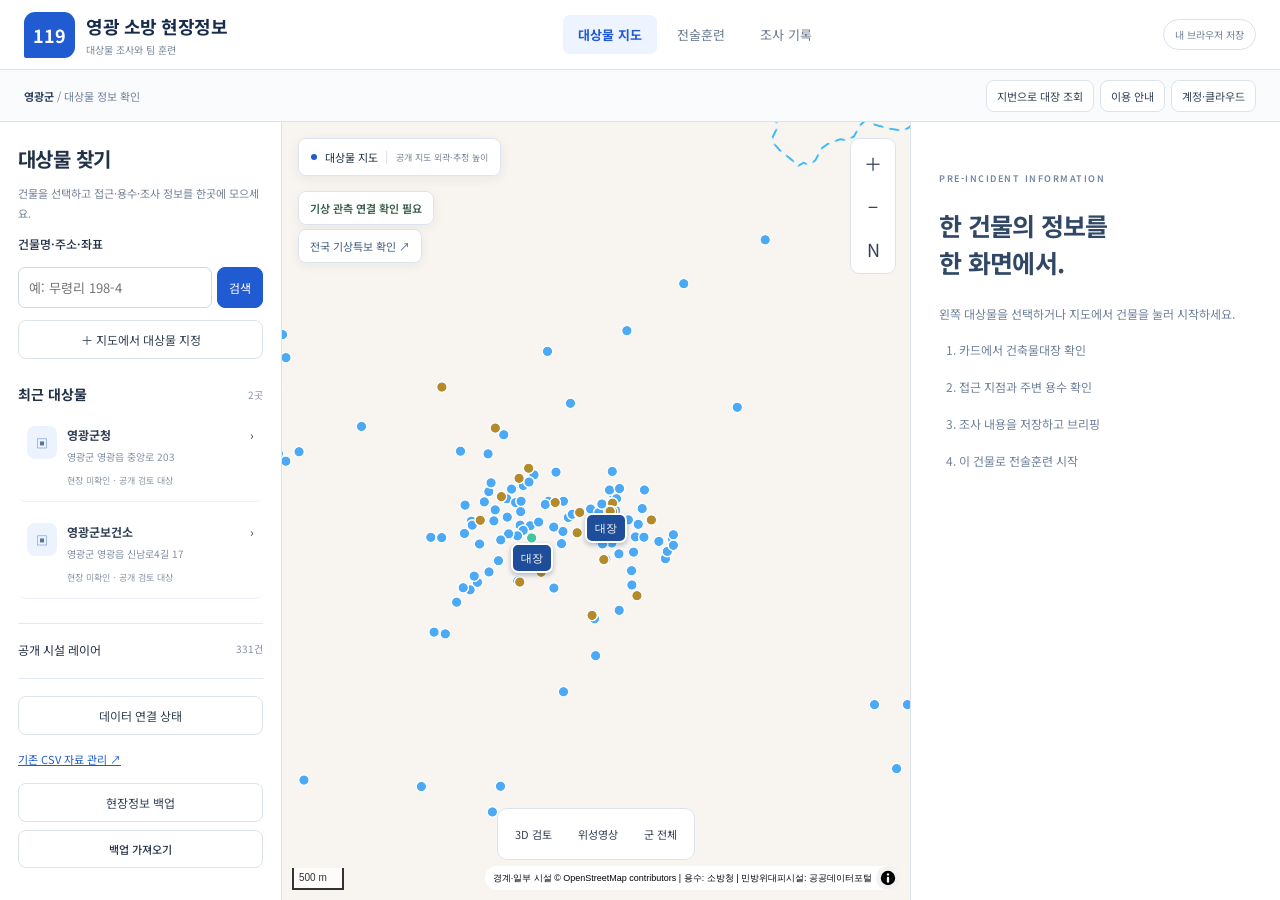
==== commit ce2ac579: "Show building register details in selected target cards" ====
--- a/index.html
+++ b/index.html
@@ -7,14 +7,14 @@
     <meta name="description" content="영광군의 지형, 건물과 소방시설을 함께 탐색하는 3D 소방재난지도 시제품" />
     <title>영광 소방 현장정보 · 대상물 조사</title>
     <link rel="icon" type="image/svg+xml" href="./favicon.svg" />
-    <script type="module" crossorigin src="./assets/main-CXzBHYGD.js"></script>
-    <link rel="modulepreload" crossorigin href="./assets/data-CYDDaN-h.js">
-    <link rel="modulepreload" crossorigin href="./assets/disaster-data-g6Z6ZCgQ.js">
-    <link rel="modulepreload" crossorigin href="./assets/building-register-DDG4Wmw7.js">
-    <link rel="modulepreload" crossorigin href="./assets/live-information-MnMMNBpv.js">
-    <link rel="modulepreload" crossorigin href="./assets/cloud-records-BWrdzhAX.js">
+    <script type="module" crossorigin src="./assets/main-DOmoy6Fw.js"></script>
+    <link rel="modulepreload" crossorigin href="./assets/data-SANiwDEJ.js">
+    <link rel="modulepreload" crossorigin href="./assets/disaster-data-BzEFAUMm.js">
+    <link rel="modulepreload" crossorigin href="./assets/building-register-Cu9JhWpi.js">
+    <link rel="modulepreload" crossorigin href="./assets/live-information-CDS7LY5J.js">
+    <link rel="modulepreload" crossorigin href="./assets/cloud-records-7QhD1fW4.js">
     <link rel="stylesheet" crossorigin href="./assets/data-DFvSk16B.css">
-    <link rel="stylesheet" crossorigin href="./assets/main-DzHveXrP.css">
+    <link rel="stylesheet" crossorigin href="./assets/main-DfPZPZtN.css">
   </head>
   <body>
     <div id="app"></div>
--- a/assets/main-DfPZPZtN.css
+++ b/assets/main-DfPZPZtN.css
@@ -0,0 +1 @@
+@import"https://fonts.googleapis.com/css2?family=Noto+Sans+KR:wght@400;500;600;700&display=swap";:root{font-family:Noto Sans KR,system-ui,sans-serif;color:#243c36;background:#f7f8f4;font-synthesis:none;font-size:14px}*{box-sizing:border-box}body{margin:0}button,input,select{font:inherit}button,a,input,select{-webkit-tap-highlight-color:transparent}button{cursor:pointer;border:1px solid #d8e0d9;background:#fff;color:inherit;border-radius:9px;padding:10px 13px;min-height:42px}button:hover{background:#edf3ed;border-color:#9db6a8}button:disabled{opacity:.55;cursor:default}a{color:#226a53}a:hover{color:#104832}input,select{min-width:0;max-width:100%;border:1px solid #d3ded5;background:#fff;color:#243c36;border-radius:9px;padding:11px;font-size:16px}button:focus-visible,a:focus-visible,input:focus-visible,select:focus-visible{outline:3px solid #1f8c70;outline-offset:3px}[hidden]{display:none!important}.mobile{display:none}.sr-only{position:absolute;width:1px;height:1px;padding:0;margin:-1px;overflow:hidden;clip:rect(0,0,0,0);white-space:nowrap;border:0}.site-header{height:84px;padding:0 28px;display:flex;justify-content:space-between;align-items:center;gap:20px;border-bottom:1px solid #dce3d9;background:#fcfdf9}.brand{display:flex;gap:13px;align-items:center;text-decoration:none;color:#183b2f;flex-shrink:0}.brand-mark{display:grid;place-items:center;width:48px;height:48px;background:#245b48;color:#fff;border-radius:15px 15px 15px 3px;font-size:17px;font-weight:700}.brand strong{display:block;font-size:21px;letter-spacing:-.8px}.brand small{display:block;font-size:11px;color:#687e70;margin-top:4px}.site-header nav{display:flex;align-items:center;gap:8px}.site-header nav a,.site-header nav button{padding:11px 14px;text-decoration:none;font-size:14px;background:transparent;border:0;border-radius:8px;color:#5a6e63;white-space:nowrap}.site-header nav [aria-current]{color:#1a5c43;background:#e7efe4;font-weight:700}.site-header nav span{margin-left:5px;font-size:12px}.disaster-layout{height:calc(100dvh - 84px);display:grid;grid-template-columns:355px minmax(0,1fr)}#explorer{padding:27px 23px 0;background:#fcfdf9;border-right:1px solid #d9e0d5;overflow-y:auto;scrollbar-width:thin;z-index:5}.explorer-heading{display:flex;justify-content:space-between;align-items:center;gap:10px}.eyebrow{font-size:9px;letter-spacing:1.7px;color:#6c8271;font-weight:600}h1{font-size:24px;letter-spacing:-1px;margin:10px 0 0}.intro{font-size:13px;color:#738075;line-height:1.8;margin:15px 0 22px}.search-form{display:flex;gap:5px;border:1px solid #bdcfc0;border-radius:10px;background:#fff;padding:4px}.search-form input{width:100%;border:0;outline-offset:0;padding:8px;font-size:14px;background:none}.search-form button{border:0;background:#245b48;color:#fff;flex-shrink:0;min-height:40px;padding:8px 12px}.local-actions{display:flex;gap:8px;margin:10px 0 23px}.local-actions button{font-size:12px;white-space:nowrap}.local-actions select{flex:1;font-size:13px}.section-heading{display:flex;justify-content:space-between;align-items:center;gap:8px;margin:0 0 12px}.section-heading h2{font-size:14px;margin:0}.section-heading span{font-size:11px;color:#7c8c7f}.category-grid{display:grid;grid-template-columns:1fr 1fr;gap:7px}.category-grid button{display:flex;gap:6px;align-items:center;padding:10px 8px;font-size:11px;background:#f6f8f2;text-align:left;border-color:#e0e5db;min-height:46px}.category-grid button[aria-pressed=true]{background:#e5eee3;border-color:#70987a;color:#204d34;font-weight:700}.category-grid button b{margin-left:auto;font-size:11px;font-weight:500}.dot{height:7px;width:7px;flex-shrink:0;border-radius:50%;background:var(--dot)}.data-note{padding:12px;background:#f0f2e9;border-radius:7px;font-size:11px;line-height:1.85;color:#647560;overflow-wrap:anywhere}.results-heading{margin-top:24px;border-top:1px solid #e5e9e0;padding-top:20px}.facility-card{width:100%;display:flex;align-items:center;gap:11px;border:0;border-bottom:1px solid #e9ece4;border-radius:0;text-align:left;background:none;padding:14px 0}.facility-card:hover{background:#f2f5ee}.facility-symbol{display:grid;place-items:center;flex-shrink:0;width:32px;height:34px;background:color-mix(in srgb,var(--dot) 12%,white);border:1px solid color-mix(in srgb,var(--dot) 40%,white);color:#426855;border-radius:8px;font-size:15px}.facility-card>span:nth-child(2){flex:1;min-width:0}.facility-card strong{font-size:12px;font-weight:600;display:block;overflow-wrap:anywhere}.facility-card small{display:block;font-size:10px;line-height:1.7;color:#7e8c7d;margin-top:4px;overflow-wrap:anywhere}.facility-card>span:last-child{color:#93a394}#load-more{width:100%;margin-top:14px;font-size:12px}.explorer-footer{padding:23px 0;margin-top:18px;border-top:1px solid #e0e6db;display:grid;gap:7px;font-size:10px;color:#82917e}.explorer-footer strong{font-size:11px;font-weight:500;color:#506a51}.explorer-footer a{margin-top:6px}.small{font-size:11px;color:#778675;line-height:1.8}.empty{padding:20px 0;font-size:13px;color:#748372}#search-results{font-size:12px;padding:10px;border:1px solid #d7e2d6;border-radius:8px;margin-bottom:18px}#search-results button{width:100%;text-align:left;font-size:12px;line-height:1.8;margin-bottom:5px}#map-workspace{position:relative;min-width:0;overflow:hidden;background:#d6e2d6}#tactical-map{position:absolute;inset:0}.map-top{position:absolute;top:23px;left:24px;display:flex;gap:10px;align-items:center;pointer-events:none}.map-top>*{pointer-events:auto}.map-tag{display:flex;align-items:center;gap:9px;background:#fcfdf9ed;border:1px solid #dce4d4;border-radius:30px;padding:11px 17px;box-shadow:0 3px 15px #28412912;font-size:12px}.map-tag>span:last-child{font-size:10px;color:#7a8c7a;padding-left:8px;border-left:1px solid #d8e0d2}.live-dot{width:7px;height:7px;background:#66987a;border-radius:50%}.map-tools{position:absolute;top:24px;right:20px;display:grid;background:#fcfdf9f5;padding:5px;border:1px solid #dce4d4;box-shadow:0 4px 20px #26412712;border-radius:12px;gap:3px}.map-tools button{border:0;padding:7px;min-width:42px;border-radius:7px;font-size:18px}.map-tools #county-home{font-size:10px;border-top:1px solid #e3e9dd;border-radius:0}.map-bottom{position:absolute;bottom:44px;left:50%;transform:translate(-50%);max-width:calc(100% - 24px);width:max-content;text-align:center}.view-controls{display:flex;gap:4px;background:#fcfdf9f5;border:1px solid #dbe4d6;border-radius:12px;padding:6px;box-shadow:0 5px 20px #21482516}.view-controls button{border:0;white-space:nowrap;font-size:12px;background:none;padding:8px 13px}.view-controls button[aria-pressed=true]{background:#e4ecdf;color:#2c5b3d}.map-bottom p{font-size:10px;margin:8px 0 0;background:#ffffffe0;padding:3px 8px;border-radius:4px;color:#5b715b}#map-status{position:absolute;left:50%;top:90px;transform:translate(-50%);max-width:calc(100% - 28px);padding:12px 17px;background:#fcfdf9f5;border:1px solid #c9d6c6;border-radius:9px;font-size:12px;box-shadow:0 4px 20px #27442812}.maplibregl-ctrl-attrib{font-size:9px!important;max-width:calc(100vw - 80px)}.maplibregl-ctrl-scale{font-size:10px!important}.detail{position:absolute;right:20px;top:230px;bottom:148px;width:330px;max-height:620px;overflow:auto;background:#fcfdf9f8;border:1px solid #ceddc9;border-radius:14px;padding:20px;box-shadow:0 10px 35px #24412522;scrollbar-width:thin}.detail-heading{display:flex;align-items:center;justify-content:space-between;gap:10px;color:#7a8c75;font-size:11px}.detail-heading button{font-size:23px;min-height:32px;padding:0 8px;border:0;background:none}.detail h2{font-size:19px;line-height:1.5;margin:10px 0 17px;overflow-wrap:anywhere}.detail dl{margin:0}.detail dl>div{display:grid;grid-template-columns:90px minmax(0,1fr);gap:10px;padding:8px 0;border-bottom:1px solid #e5e9df;font-size:12px;line-height:1.8}.detail dt{color:#7b8b76}.detail dd{margin:0;overflow-wrap:anywhere}.detail>a{font-size:11px}.primary,.blue-button{background:#245b48;color:#fff;border-color:#245b48}.detail .primary{width:100%;margin-top:10px}.primary:hover,.blue-button:hover{background:#174c3a;color:#fff}dialog{padding:0;background:#fcfdf9;color:#243c36;border:1px solid #c8d8c6;border-radius:15px;width:600px;max-width:calc(100vw - 24px);max-height:calc(100dvh - 32px);box-shadow:0 25px 90px #16342244}dialog::backdrop{background:#152e2780;backdrop-filter:blur(3px)}dialog>header{display:flex;align-items:center;justify-content:space-between;gap:12px;padding:19px 22px;border-bottom:1px solid #dde5d8}dialog>header button{font-size:22px;flex-shrink:0;padding:2px 10px}dialog h2{font-size:20px;margin:5px 0}dialog h3{font-size:15px;margin:22px 0 6px}.dialog-body{padding:20px 22px;font-size:13px;line-height:1.9;overflow-wrap:anywhere}.dialog-body>p:first-child{margin-top:0}.connection-row{display:grid;gap:5px;border-bottom:1px solid #e1e8db;padding:14px 0}.connection-row strong{font-size:13px}.connection-row span{font-size:12px;color:#778873}.register-grid{display:grid;grid-template-columns:1fr 1fr;gap:12px}.register-grid label{display:grid;gap:6px;font-size:12px}.register-grid input,.register-grid select{width:100%;min-height:44px}.register-form-footer{display:flex;align-items:center;justify-content:space-between;gap:12px;margin-top:13px}.register-mountain{display:flex;align-items:center;gap:7px;font-size:12px}.register-notice{padding:12px;background:#edf2e7;border:1px solid #d7e1cc;border-radius:8px;font-size:12px;line-height:1.8}.micro-copy,.register-source{font-size:11px;color:#7a8975}.register-card{border:1px solid #d5dfce;border-radius:9px;padding:15px;margin:12px 0;background:#f6f8f1}.register-card h3{margin:0 0 10px;font-size:15px}.register-card dl{margin:0}.register-card dl>div{display:grid;grid-template-columns:95px minmax(0,1fr);gap:10px;border-bottom:1px solid #dfe7d7;padding:7px 0;font-size:12px}.register-card dt{color:#778773}.register-card dd{margin:0;overflow-wrap:anywhere}.register-card button{width:100%;margin-top:12px}.register-count{font-size:11px;color:#788872}.register-pages{display:flex;justify-content:space-between;align-items:center;gap:10px}#register-status{color:#357158;font-size:12px}#toast{position:fixed;z-index:40;bottom:24px;left:50%;transform:translate(-50%);max-width:calc(100vw - 24px);width:max-content;padding:13px 18px;border:1px solid #416958;background:#245b48;color:#fff;border-radius:10px;font-size:13px;line-height:1.7;box-shadow:0 8px 30px #10281c33}@media(min-width:1700px){.disaster-layout{grid-template-columns:390px minmax(0,1fr)}#explorer{padding-left:29px;padding-right:29px}}@media(max-width:1100px){.site-header{padding:0 18px}.site-header nav{gap:0}.site-header nav a,.site-header nav button{font-size:12px;padding:10px}.brand strong{font-size:19px}.disaster-layout{grid-template-columns:310px minmax(0,1fr)}#explorer{padding:23px 17px 0}.detail{width:300px;right:14px}.view-controls button{font-size:11px;padding:8px 10px}}@media(max-width:760px){.site-header{height:112px;padding:12px 15px 0;display:block}.brand{gap:9px}.brand-mark{width:34px;height:36px;font-size:13px;border-radius:10px 10px 10px 3px}.brand strong{font-size:18px}.brand small{font-size:9px;margin-top:1px}.site-header nav{display:flex;justify-content:space-between;margin-top:10px;gap:2px}.site-header nav a,.site-header nav button{font-size:11px;padding:8px 9px;min-height:40px}.site-header nav span{display:none}.disaster-layout{height:calc(100dvh - 112px);display:block}.mobile{display:block}#map-workspace{height:100%}#explorer{display:none;position:fixed;inset:112px 0 0;border-right:0;padding:22px 22px 0;z-index:15}#explorer.open{display:block}.explorer-heading h1{font-size:23px}.explorer-heading button{font-size:24px;padding:2px 12px}.category-grid button{font-size:12px}.intro{margin:12px 0 18px}.search-form input,.local-actions select{font-size:16px}.map-top{left:12px;top:14px;display:grid;gap:10px}.map-tag{padding:10px 12px}.map-tools{top:14px;right:12px}.map-tools button{min-width:34px;min-height:39px}.map-top>button{width:max-content;font-size:12px;background:#fcfdf9f2;box-shadow:0 3px 15px #28412916}.map-bottom{bottom:50px}.view-controls{gap:1px;padding:4px;border-radius:9px}.view-controls button{font-size:11px;padding:7px 9px;min-height:40px}.map-bottom p{font-size:9px}.detail{inset:auto 12px 137px;width:auto;max-height:52%;padding:15px 17px}.detail h2{font-size:17px}.detail dl>div{padding:6px 0}.detail-heading button{min-height:36px}#map-status{top:147px;font-size:11px}.dialog-body{padding:17px}dialog>header{padding:15px 17px}dialog h2{font-size:18px}.maplibregl-ctrl-attrib{font-size:8px!important}#toast{bottom:134px;font-size:12px}.facility-card strong{font-size:13px}.facility-card small{font-size:11px}}@media(max-width:370px){.site-header{padding-left:10px;padding-right:10px}.site-header nav a,.site-header nav button{font-size:10px;padding:8px 7px}.view-controls button{font-size:10px;padding:7px}.map-tag>span:last-child{font-size:9px}.register-card dl>div{grid-template-columns:78px minmax(0,1fr)}}@media(max-height:650px)and (min-width:761px){.detail{top:80px;bottom:140px}.map-tools{top:14px}.detail{right:80px}.map-bottom{bottom:38px}}@media(prefers-reduced-motion:reduce){*,*:before,*:after{animation:none!important;transition:none!important;scroll-behavior:auto!important}}#live-information{position:absolute;left:24px;top:83px;max-width:calc(100% - 112px);display:grid;gap:4px;justify-items:start;pointer-events:none}#live-information button{pointer-events:auto;background:#fcfdf9f2;border-color:#dce4d4;font-size:11px;min-height:34px;padding:7px 11px;text-align:left;box-shadow:0 3px 12px #2841290e}#live-information .weather-summary{font-weight:600;color:#365d48}.weather-values{display:grid;grid-template-columns:repeat(2,minmax(0,1fr));gap:12px}.weather-values>div{padding:14px;background:#edf3e8;border-radius:10px}.weather-values dt{font-size:12px;color:#708367}.weather-values dd{font-size:21px;margin:6px 0 0}.warning-text{white-space:pre-line;overflow-wrap:anywhere}#register-locate{margin-bottom:12px;color:#226a53}#live-dialog .dialog-body{overflow-wrap:anywhere}@media(max-width:760px){#live-information{left:12px;top:112px;max-width:calc(100% - 80px)}#live-information button{font-size:10px;padding:7px 9px}#map-status{top:202px}}:root{font-family:Noto Sans KR,system-ui,sans-serif;color:#233247;background:#f2f5f9;--primary:#215bd1;--border:#dce3ed;--muted:#738196}body{overflow:hidden}button{border-color:var(--border);border-radius:8px;color:#334155;background:#fff;font-size:12px;min-height:38px}button:hover{background:#eef3fb;border-color:#9ab2d5}button.primary,.primary{background:var(--primary);color:#fff;border-color:var(--primary)}button.primary:hover{background:#1848a8}input,select,textarea{width:100%;font:inherit;color:#233247;border:1px solid #cdd7e5;border-radius:7px;background:#fff;padding:10px;font-size:13px;min-width:0}textarea{resize:vertical}label{font-size:12px;font-weight:500;display:grid;gap:7px;margin:0 0 15px}a{color:#215bd1}.muted{color:var(--muted);font-size:11px;line-height:1.8}.notice{font-size:12px;line-height:1.8;color:#617088;padding:12px;background:#edf2f9;border-radius:8px;overflow-wrap:anywhere}.eyebrow{color:#73849f;font-size:9px;letter-spacing:1.5px}.ops-header{height:70px;display:flex;align-items:center;justify-content:space-between;gap:18px;padding:0 24px;background:#fff;border-bottom:1px solid var(--border)}.ops-brand{display:flex;align-items:center;gap:11px;color:#172b4d;text-decoration:none;flex-shrink:0}.ops-brand>span{background:#215bd1;color:#fff;font-size:18px;font-weight:700;padding:10px 9px;border-radius:11px 11px 11px 2px}.ops-brand strong{display:block;font-size:18px;letter-spacing:-.5px}.ops-brand small{display:block;font-size:10px;color:#7a889b;margin-top:3px}.ops-header nav{display:flex;gap:5px;align-items:center}.ops-header nav a,.ops-header nav button{border:0;padding:10px 15px;font-size:13px;color:#6d7c90;text-decoration:none;white-space:nowrap}.ops-header nav [aria-current]{background:#edf3ff;color:#215bd1;border-radius:7px;font-weight:700}.storage-badge{font-size:10px;color:#708198;border:1px solid #d9e2ef;padding:7px 11px;border-radius:20px;white-space:nowrap}.ops-subbar{height:52px;background:#f9fbfd;border-bottom:1px solid var(--border);display:flex;align-items:center;justify-content:space-between;padding:0 24px;font-size:11px;color:#71829b;gap:12px}.ops-subbar b{color:#314460}.ops-subbar>div{display:flex;gap:6px}.ops-subbar button{font-size:11px;min-height:32px;padding:6px 10px}.ops-layout{height:calc(100dvh - 122px);display:grid;grid-template-columns:282px minmax(0,1fr) 370px;min-height:0}.ops-layout>aside{overflow:auto;scrollbar-width:thin;background:#fff}.ops-layout #target-explorer{border-right:1px solid var(--border);padding:22px 18px}.panel-title{display:flex;align-items:center;justify-content:space-between;gap:10px}.panel-title h1{font-size:20px;margin:0;letter-spacing:-.6px}.panel-title h2{font-size:14px;margin:0;line-height:1.5}.panel-title>span{font-size:10px;color:#8895a9}.input-row{display:flex;gap:5px}.input-row input{flex:1;min-width:0}.input-row button{flex-shrink:0;padding:8px 11px}.wide-button{width:100%;text-align:center;margin:12px 0 25px}.target-item{display:flex;gap:10px;align-items:flex-start;border:1px solid transparent;border-bottom-color:#edf1f7;border-radius:8px;width:100%;padding:14px 8px;text-align:left;margin-top:6px}.target-item.selected{border-color:#c2d4f7;background:#f1f6ff}.target-avatar{padding:8px 9px;background:#edf3fc;color:#5074ac;border-radius:8px}.target-item>span:nth-child(2){flex:1;min-width:0}.target-item strong{display:block;font-size:12px;overflow-wrap:anywhere}.target-item small{font-size:10px;line-height:1.7;color:#8291a7;display:block;margin:5px 0;overflow-wrap:anywhere}.target-item em{font-size:9px;font-style:normal;color:#8a97aa}.layer-box{margin-top:24px;border-top:1px solid #e3eaf4;padding-top:17px;font-size:12px}.layer-box summary{cursor:pointer;display:flex;justify-content:space-between;gap:8px}.layer-box summary span{color:#8090a6;font-size:10px}.layer-options{padding-top:14px}.layer-options label{display:flex;align-items:center;margin-bottom:10px;font-size:11px}.layer-options input,.check-label input{width:auto}.ops-sidebar-footer{display:grid;gap:8px;border-top:1px solid #e3eaf4;margin-top:20px;padding-top:17px;font-size:11px}.ops-sidebar-footer a{padding:8px 0}.file-button{padding:10px;border:1px solid var(--border);text-align:center;border-radius:8px;cursor:pointer;font-size:11px;margin:0}#target-search-results{font-size:11px;color:#7b879a;line-height:1.7}#target-search-results button{display:block;width:100%;text-align:left;margin:7px 0;font-size:11px}.ops-map{position:relative;min-width:0;height:100%;overflow:hidden}.ops-map-label{position:absolute;top:16px;left:16px;display:flex;gap:8px;align-items:center;background:#fffffff2;box-shadow:0 3px 12px #23354f12;border:1px solid #dbe4ef;border-radius:8px;padding:10px 12px;font-size:11px;max-width:calc(100% - 85px)}.ops-map-label span:last-child{color:#77869a;font-size:9px;border-left:1px solid #dbe3ee;padding-left:9px}.status-dot{width:6px;height:6px;border-radius:50%;background:#215bd1;flex-shrink:0}.ops-map-tools{position:absolute;right:14px;top:16px;background:#fffffff0;border:1px solid var(--border);padding:4px;display:grid;gap:3px;border-radius:9px}.ops-map-tools button{border:0;font-size:18px;padding:7px 9px}.ops-view{position:absolute;bottom:40px;left:50%;transform:translate(-50%);max-width:calc(100% - 20px);width:max-content;display:flex;gap:4px;background:#fffffff2;padding:6px;border-radius:10px;border:1px solid var(--border)}.ops-view button{border:0;white-space:nowrap;font-size:11px;padding:8px 11px}.ops-view button[aria-pressed=true]{background:#e6efff;color:#215bd1}#live-information{left:16px;top:69px;max-width:calc(100% - 88px)}#live-information button{color:#456080;border-color:#dbe3ef;background:#fffffff2}#map-status{top:155px;font-size:11px}.ops-layout #target-panel{border-left:1px solid var(--border);display:flex;flex-direction:column;position:relative}.card-empty{padding:44px 28px;color:#70829b}.card-empty h2{font-size:25px;line-height:1.5;color:#304866;letter-spacing:-.7px}.card-empty p,.card-empty li{font-size:12px;line-height:1.9}.card-empty ol{padding-left:20px}.card-empty li{margin:14px 0}.target-card-head{padding:22px 22px 14px;border-bottom:1px solid #e3eaf3}.target-card-head h2{font-size:19px;letter-spacing:-.4px;color:#273e5d;overflow-wrap:anywhere}.target-card-head .panel-title{margin-top:8px}.target-card-head .panel-title button{border:0;font-size:22px;padding:3px;min-height:32px}.target-card-head p{font-size:11px;line-height:1.7;color:#7a8ba2;overflow-wrap:anywhere}.verification-tag{font-size:10px;border-radius:4px;padding:4px 7px;background:#edf0f5;color:#7c899c}.verification-tag.checked{background:#e8f6ed;color:#35824f}.verification-tag.review{background:#fff3dc;color:#946817}.card-actions{display:grid;grid-template-columns:1fr 1fr;gap:8px;padding:13px 22px}.card-actions button{font-size:11px}.card-tabs{display:flex;padding:0 18px;border-bottom:1px solid var(--border)}.card-tabs button{border:0;border-radius:0;padding:12px 8px;flex:1;white-space:nowrap;font-size:11px;color:#8491a4}.card-tabs button[aria-pressed=true]{border-bottom:2px solid #215bd1;color:#215bd1;font-weight:700;background:#f5f8fd}.target-card-body{padding:20px 22px;overflow:auto;flex:1;min-height:150px}.info-rows{margin:12px 0}.info-rows>div{display:grid;grid-template-columns:95px minmax(0,1fr);gap:10px;border-bottom:1px solid #e6edf5;padding:9px 0;font-size:11px;line-height:1.7}.info-rows dt{color:#8491a4}.info-rows dd{margin:0;overflow-wrap:anywhere}.target-card-footer{padding:14px 22px;background:#fafcfe;border-top:1px solid var(--border);display:grid;grid-template-columns:1fr 1fr;gap:8px;flex-shrink:0}.target-card-footer button{font-size:11px}.model-card{border:1px solid #d9e3f2;padding:14px;border-radius:9px;background:#f7faff;margin-top:22px}.model-card h3{font-size:13px;margin:0 0 10px}.model-card p{font-size:11px;line-height:1.8;color:#788aa5}.check-label{display:flex;align-items:flex-start;gap:7px;font-size:10px;line-height:1.7}.model-card button{width:100%;font-size:11px}.form-grid{display:grid;grid-template-columns:1fr 1fr;gap:10px}.point-tools{display:grid;grid-template-columns:1fr 1fr;gap:7px}.survey-point{margin-top:16px;border:1px solid #dce5f1;padding:13px;border-radius:8px;background:#fafcfe}.survey-point .panel-title{margin-bottom:10px}.survey-point strong{font-size:12px}.survey-point label{font-size:10px}.survey-point small{font-size:10px;color:#8794a8}.water-item{display:grid;grid-template-columns:1fr auto;gap:7px;width:100%;margin:10px 0;text-align:left;padding:13px}.water-item strong{font-size:11px;overflow-wrap:anywhere}.water-item b{font-size:12px;color:#215bd1}.water-item small,.water-item em{grid-column:1/-1;font-size:10px;font-style:normal;color:#8a96a8}.survey-marker{background:#fff;color:#1d4a99;border:1px solid #608ed9;padding:5px 8px;border-radius:5px;font-size:10px;box-shadow:0 2px 6px #152e5322;max-width:150px;overflow-wrap:anywhere}.vehicle-marker{background:#183d77;border:2px solid #fff;color:#fff;border-radius:8px;padding:7px 9px;font-size:11px;box-shadow:0 4px 15px #10244940;white-space:nowrap}.vehicle-marker[data-status=到着],.vehicle-marker[data-status=도착]{background:#178457}#ops-toast{position:fixed;z-index:90;bottom:18px;left:50%;transform:translate(-50%);background:#203e6b;color:#fff;border-radius:8px;padding:12px 18px;font-size:12px;max-width:calc(100vw - 24px);width:max-content;line-height:1.7;box-shadow:0 5px 20px #12213c30}.mobile-switch{display:none}dialog{border-color:#d5dfed;background:#fff}dialog>header{background:#f7faff;color:#263f62}.register-card,.register-notice{background:#f4f7fc;border-color:#d8e2ef}.register-status{color:#215bd1}.blue-button{background:#215bd1;color:#fff}@media(min-width:1750px){.ops-layout{grid-template-columns:310px minmax(0,1fr) 420px}.target-card-body{padding:24px 28px}}@media(max-width:1190px){.ops-layout{grid-template-columns:245px minmax(0,1fr) 330px}.ops-header{padding:0 16px}.storage-badge{display:none}.ops-layout #target-explorer{padding:20px 14px}.target-card-head,.target-card-body{padding:18px}.card-actions,.target-card-footer{padding:12px 18px}.ops-map-label span:last-child{display:none}.ops-view button{padding:8px}.ops-view{gap:1px}}@media(max-width:900px){.ops-layout{grid-template-columns:minmax(0,1fr) 340px}.ops-layout #target-explorer{display:none;position:fixed;inset:122px auto 0 0;width:min(350px,100vw);z-index:40;box-shadow:10px 0 25px #15243b22}.ops-layout #target-explorer.open{display:block}.mobile-switch{display:flex;position:fixed;z-index:30;left:10px;bottom:37px;gap:4px}.mobile-switch button{font-size:11px;background:#fffffff5}.mobile-switch #show-map,.mobile-switch #show-card{display:none}.mobile{display:block}.ops-header nav a,.ops-header nav button{font-size:11px;padding:9px 11px}}@media(max-width:640px){.ops-header{height:99px;display:block;padding:10px 12px 0}.ops-brand>span{font-size:14px;padding:7px}.ops-brand strong{font-size:16px}.ops-brand small{font-size:9px}.ops-header nav{margin-top:6px;justify-content:space-between}.ops-header nav a,.ops-header nav button{font-size:11px;padding:8px 12px}.ops-subbar{height:43px;padding:0 12px}.ops-subbar>span{font-size:10px}.ops-subbar button{font-size:10px;min-height:29px;padding:5px 8px}.ops-subbar #guide-open{display:none}.mobile-switch{position:static;height:44px;justify-content:center;align-items:center;background:#fff;border-bottom:1px solid var(--border)}.mobile-switch button{min-height:30px;padding:5px 12px}.mobile-switch #show-map,.mobile-switch #show-card{display:block}.mobile-switch button[aria-pressed=true]{color:#215bd1;background:#eaf1ff}.ops-layout{height:calc(100dvh - 186px);display:block}.ops-layout #target-panel{display:none;height:100%;width:100%;border:0}.show-card .ops-layout #target-panel{display:flex}.show-card #map-workspace{display:none}.ops-layout #target-explorer{inset:186px 0 0;width:100%;box-shadow:none}.ops-map-label{left:12px;top:12px;padding:8px 10px}.ops-map-tools{top:12px;right:10px}.ops-map-tools button{font-size:15px;min-height:33px}.ops-view{bottom:39px;gap:2px}.ops-view button{font-size:10px;padding:7px 9px}#live-information{left:12px;top:59px}#live-information button{font-size:10px}#map-status{top:145px}.target-card-head{padding:18px 20px 12px}.target-card-head h2{font-size:18px}.target-card-body{padding:18px 20px}.target-card-footer{padding:12px 20px}.target-card-footer button{min-height:42px}.info-rows>div{font-size:12px}.card-tabs button{font-size:12px}input,select,textarea{font-size:16px}.ops-sidebar-footer .file-button{font-size:13px}}.ops-subbar>div{min-width:0;overflow-x:auto;align-items:center}.ops-subbar>div>*{flex-shrink:0;white-space:nowrap}.ops-subbar>span{min-width:0;overflow:hidden;text-overflow:ellipsis;white-space:nowrap}.ops-subbar .file-button{font-size:11px;padding:7px 10px}.training-layout>aside{min-width:0}.ops-layout>aside{min-width:0}#cloud-actions{display:flex;flex-wrap:wrap;gap:8px}#cloud-actions[hidden]{display:none}#cloud-login button{margin-bottom:18px}.vehicle-marker{pointer-events:none}@media(max-width:900px){.training-layout~footer{min-width:0}.ops-subbar>span{max-width:140px}}@media(max-width:640px){.ops-subbar>span{display:none}.ops-subbar>div{width:100%}.ops-subbar .file-button{font-size:10px}.training-timeline #playback-status{white-space:nowrap;overflow:hidden;text-overflow:ellipsis}}@media print{body{overflow:visible;background:#fff;font-size:10pt}body>*:not(#app){display:none!important}#app>*:not(#print-brief){display:none!important}#print-brief{display:block!important;padding:8mm;color:#111}#print-brief h1{font-size:18pt}#print-brief h2{font-size:14pt}#print-brief h3{font-size:11pt;border-bottom:1px solid #bbb;padding-bottom:4px}#print-brief p{font-size:9pt;line-height:1.6}#print-brief .info-rows>div{padding:3px 0;font-size:9pt;break-inside:avoid}#print-brief h3{break-after:avoid}@page{size:A4;margin:12mm}}#inline-register{margin-bottom:20px;overflow-wrap:anywhere}#inline-register h3{font-size:14px;color:#273e5d;margin:0 0 9px}#inline-register h4{font-size:13px;color:#273e5d;margin:0 0 8px}#inline-register .register-state{font-size:12px;font-weight:600;line-height:1.65;color:#334c6d;margin:0 0 4px}#inline-register .register-parcel{font-size:11px;line-height:1.7;color:#556985;margin:0 0 8px}#inline-register .register-meta{font-size:11px;line-height:1.7;color:#526680;margin:8px 0}.inline-register-record{border:1px solid #dce5f1;border-radius:8px;padding:10px;margin:8px 0;background:#f8faff}.inline-register-record summary{cursor:pointer;line-height:1.65;font-size:12px;color:#2c4567}.inline-register-record summary span{display:block;padding-left:15px;color:#536a89;font-size:11px}.inline-register-record .register-facts{font-size:12px;line-height:1.65;color:#264e87;margin:0;font-weight:600}.inline-register-actions{display:flex;align-items:center;flex-wrap:wrap;gap:6px;margin-top:10px}#inline-candidates{margin-bottom:8px}.register-target-marker{font-size:11px;font-weight:700;line-height:1;min-height:30px;padding:5px 8px;border:2px solid white;border-radius:7px;background:#1e4e99;color:#fff;box-shadow:0 2px 5px #21375d55;white-space:nowrap}.register-target-marker:hover,.register-target-marker:focus-visible{background:#17396f;color:#fff}.register-target-marker[hidden]{display:none}
